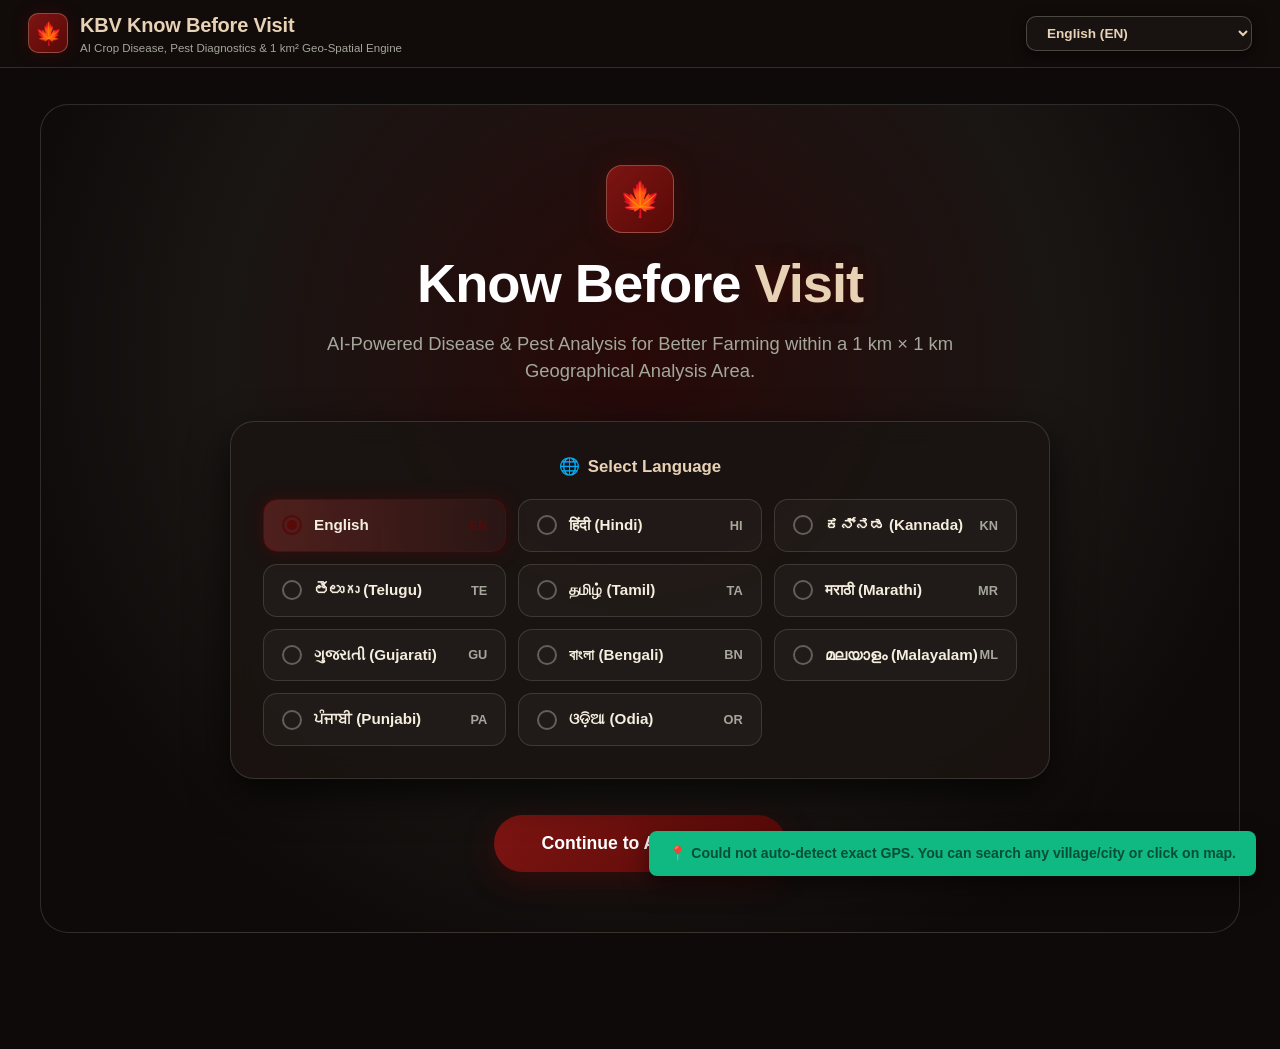
==== index.html @ 9749ca0c "first commit: AgroCloud AI Geo-Spatial Engine" ====
<!DOCTYPE html>
<html lang="en">

<head>
  <meta charset="UTF-8">
  <meta name="viewport" content="width=device-width, initial-scale=1.0">
  <title>KBV - Know Before Visit | AI Crop Disease, Pest & 1 km² Geo-Spatial Analysis</title>

  <!-- Leaflet CSS (Local offline first + CDN fallback) -->
  <link rel="stylesheet" href="css/leaflet.css" />
  <link rel="stylesheet" href="https://unpkg.com/leaflet@1.9.4/dist/leaflet.css" />

  <style>
    /* ==========================================================================
       KBV FULL-WIDTH RESPONSIVE WEBSITE DESIGN SYSTEM
       Rich Rustic Agro Palette:
       - #590907 (Deep Oxblood / Crimson)
       - #e8d2b5 (Warm Cream / Soft Sand)
       - #a5a79b (Sage / Olive-Tinted Slate)
       ========================================================================== */
    :root {
      --kbv-primary: #590907;
      --kbv-primary-hover: #75120f;
      --kbv-primary-glow: rgba(89, 9, 7, 0.45);
      --kbv-primary-gradient: linear-gradient(135deg, #7c1512 0%, #590907 100%);
      --kbv-cream: #e8d2b5;
      --kbv-sage: #a5a79b;

      --kbv-bg: #0e0a09;
      --kbv-surface: #181210;
      --kbv-surface-card: rgba(26, 20, 18, 0.94);
      --kbv-border: rgba(165, 167, 155, 0.22);
      --kbv-border-active: #590907;

      --kbv-red: #590907;
      --kbv-red-dark: #3f0605;
      --kbv-red-glow: rgba(89, 9, 7, 0.45);
      --kbv-red-gradient: linear-gradient(135deg, #7c1512 0%, #590907 100%);
      --kbv-emerald: #a5a79b;
      --kbv-emerald-glow: rgba(165, 167, 155, 0.35);
      --kbv-amber: #e8d2b5;

      --text-main: #f5eedf;
      --text-sub: #a5a79b;
      --text-accent: #e8d2b5;
    }

    * {
      box-sizing: border-box;
      margin: 0;
      padding: 0;
    }

    body {
      background-color: var(--kbv-bg);
      color: var(--text-main);
      font-family: -apple-system, BlinkMacSystemFont, "Segoe UI", Roboto, Helvetica, Arial, sans-serif;
      min-height: 100vh;
      overflow-x: hidden;
      line-height: 1.5;
    }

    /* Website Header & Navigation */
    header.kbv-web-header {
      background: rgba(18, 12, 11, 0.96);
      border-bottom: 1px solid var(--kbv-border);
      position: sticky;
      top: 0;
      z-index: 2000;
      backdrop-filter: blur(14px);
      padding: 0 28px;
      height: 68px;
      display: flex;
      align-items: center;
      justify-content: space-between;
    }

    .kbv-brand-group {
      display: flex;
      align-items: center;
      gap: 12px;
      cursor: pointer;
    }

    .kbv-web-logo {
      width: 40px;
      height: 40px;
      border-radius: 10px;
      background: var(--kbv-primary-gradient);
      display: flex;
      align-items: center;
      justify-content: center;
      font-size: 22px;
      box-shadow: 0 0 16px var(--kbv-primary-glow);
      border: 1px solid rgba(232, 210, 181, 0.3);
    }

    .kbv-brand-text {
      font-size: 1.25rem;
      font-weight: 800;
      letter-spacing: -0.01em;
      color: var(--kbv-cream);
    }

    .kbv-brand-tagline {
      font-size: 0.72rem;
      color: var(--kbv-sage);
    }

    .kbv-header-actions {
      display: flex;
      align-items: center;
      gap: 12px;
    }

    .kbv-lang-dropdown {
      background: rgba(26, 20, 18, 0.9);
      border: 1.5px solid rgba(165, 167, 155, 0.35);
      color: var(--kbv-cream);
      padding: 8px 16px;
      border-radius: 10px;
      font-size: 0.85rem;
      font-weight: 700;
      outline: none;
      cursor: pointer;
      box-shadow: 0 4px 14px rgba(0, 0, 0, 0.5);
      transition: all 0.2s ease;
    }

    .kbv-lang-dropdown:hover, .kbv-lang-dropdown:focus {
      border-color: var(--kbv-primary);
      box-shadow: 0 0 14px var(--kbv-primary-glow);
    }

    .kbv-lang-dropdown option {
      background: #181210;
      color: #f5eedf;
    }

    /* Main Website Page Content Container */
    main.kbv-main-container {
      max-width: 1240px;
      margin: 0 auto;
      padding: 36px 20px 80px 20px;
      width: 100%;
    }

    /* ==========================================================================
       PAGE 1: WELCOME & LANGUAGE SELECTION (HERO SECTION)
       ========================================================================== */
    #kbvScreen1 {
      animation: fadeIn 0.3s ease-out;
    }

    .kbv-hero-banner {
      background: radial-gradient(circle at 50% 30%, rgba(89, 9, 7, 0.35) 0%, rgba(165, 167, 155, 0.08) 50%, rgba(14, 10, 9, 0) 80%);
      border: 1px solid var(--kbv-border);
      border-radius: 28px;
      padding: 60px 40px;
      text-align: center;
      margin-bottom: 36px;
      position: relative;
      overflow: hidden;
    }

    .kbv-hero-logo-large {
      width: 68px;
      height: 68px;
      border-radius: 16px;
      background: var(--kbv-primary-gradient);
      display: flex;
      align-items: center;
      justify-content: center;
      font-size: 34px;
      margin: 0 auto 20px auto;
      box-shadow: 0 0 25px var(--kbv-primary-glow);
      border: 1px solid rgba(232, 210, 181, 0.3);
    }

    .kbv-hero-headline {
      font-size: 3.4rem;
      font-weight: 900;
      color: #ffffff;
      line-height: 1.15;
      margin-bottom: 14px;
      letter-spacing: -0.02em;
    }

    .kbv-hero-headline .kbv-highlight {
      color: var(--kbv-cream);
      text-shadow: 0 0 20px rgba(89, 9, 7, 0.6);
    }

    .kbv-hero-sub {
      font-size: 1.15rem;
      color: var(--text-sub);
      max-width: 650px;
      margin: 0 auto 36px auto;
    }

    /* Language Grid */
    .kbv-lang-grid-card {
      background: var(--kbv-surface-card);
      border: 1px solid var(--kbv-border);
      border-radius: 24px;
      padding: 32px;
      max-width: 820px;
      margin: 0 auto 36px auto;
      box-shadow: 0 15px 40px rgba(0, 0, 0, 0.7);
      backdrop-filter: blur(12px);
    }

    .kbv-lang-grid-title {
      font-size: 1.05rem;
      font-weight: 700;
      display: flex;
      align-items: center;
      justify-content: center;
      gap: 8px;
      margin-bottom: 20px;
      color: var(--kbv-cream);
    }

    .kbv-lang-grid {
      display: grid;
      grid-template-columns: repeat(auto-fit, minmax(220px, 1fr));
      gap: 12px;
    }

    .kbv-lang-option {
      display: flex;
      align-items: center;
      justify-content: space-between;
      padding: 14px 18px;
      border-radius: 14px;
      background: rgba(255, 255, 255, 0.03);
      border: 1.5px solid var(--kbv-border);
      cursor: pointer;
      transition: all 0.2s ease;
    }

    .kbv-lang-option-left {
      display: flex;
      align-items: center;
      gap: 12px;
    }

    .kbv-radio-circle {
      width: 20px;
      height: 20px;
      border-radius: 50%;
      border: 2px solid rgba(255, 255, 255, 0.3);
      display: flex;
      align-items: center;
      justify-content: center;
    }

    .kbv-radio-inner {
      width: 10px;
      height: 10px;
      border-radius: 50%;
      background: transparent;
      transition: all 0.2s;
    }

    .kbv-lang-option.active {
      background: linear-gradient(90deg, rgba(239, 68, 68, 0.25) 0%, rgba(239, 68, 68, 0.08) 100%);
      border-color: var(--kbv-red);
      box-shadow: 0 0 18px var(--kbv-red-glow);
    }

    .kbv-lang-option.active .kbv-radio-circle {
      border-color: var(--kbv-red);
    }

    .kbv-lang-option.active .kbv-radio-inner {
      background: var(--kbv-red);
    }

    .kbv-lang-name {
      font-size: 0.95rem;
      font-weight: 700;
    }

    .kbv-lang-code {
      font-size: 0.8rem;
      font-weight: 800;
      color: var(--text-sub);
    }

    .kbv-lang-option.active .kbv-lang-code {
      color: var(--kbv-red);
    }

    .kbv-btn-primary-large {
      padding: 18px 48px;
      border-radius: 9999px;
      background: var(--kbv-red-gradient);
      border: none;
      color: #ffffff;
      font-size: 1.1rem;
      font-weight: 800;
      cursor: pointer;
      display: inline-flex;
      align-items: center;
      gap: 10px;
      box-shadow: 0 8px 30px var(--kbv-red-glow);
      transition: all 0.2s ease;
    }

    .kbv-btn-primary-large:hover {
      transform: translateY(-2px);
      box-shadow: 0 12px 35px rgba(239, 68, 68, 0.55);
    }

    /* ==========================================================================
       PAGE 2: CHOOSE ANALYSIS
       ========================================================================== */
    .kbv-page-header {
      margin-bottom: 28px;
      display: flex;
      align-items: center;
      justify-content: space-between;
    }

    .kbv-page-title {
      font-size: 2rem;
      font-weight: 800;
      color: #ffffff;
    }

    .kbv-page-desc {
      font-size: 0.95rem;
      color: var(--text-sub);
      margin-top: 4px;
    }

    .kbv-analysis-grid {
      display: grid;
      grid-template-columns: repeat(auto-fit, minmax(340px, 1fr));
      gap: 22px;
    }

    .kbv-analysis-card {
      background: var(--kbv-surface-card);
      border: 1.5px solid var(--kbv-border);
      border-radius: 24px;
      padding: 28px;
      cursor: pointer;
      transition: all 0.25s ease;
      display: flex;
      flex-direction: column;
      justify-content: space-between;
      position: relative;
      overflow: hidden;
      min-height: 250px;
    }

    .kbv-analysis-card:hover {
      transform: translateY(-4px);
    }

    .kbv-analysis-card.disease-card {
      border-color: rgba(239, 68, 68, 0.5);
      box-shadow: 0 0 30px rgba(239, 68, 68, 0.15);
    }

    .kbv-analysis-card.disease-card:hover {
      border-color: var(--kbv-red);
      box-shadow: 0 0 40px rgba(239, 68, 68, 0.3);
    }

    .kbv-analysis-card.irrigation-card {
      border-color: rgba(59, 130, 246, 0.4);
      box-shadow: 0 0 30px rgba(59, 130, 246, 0.12);
    }

    .kbv-analysis-card.irrigation-card:hover {
      border-color: #60a5fa;
      box-shadow: 0 0 40px rgba(59, 130, 246, 0.3);
    }

    .kbv-analysis-card.produce-card {
      border-color: rgba(232, 210, 181, 0.35);
      box-shadow: 0 0 30px rgba(89, 9, 7, 0.25);
    }

    .kbv-analysis-card.produce-card:hover {
      border-color: var(--kbv-cream);
      box-shadow: 0 0 40px rgba(89, 9, 7, 0.45);
    }

    .kbv-analysis-card.geo-card {
      border-color: rgba(59, 130, 246, 0.4);
      box-shadow: 0 0 30px rgba(59, 130, 246, 0.12);
    }

    .kbv-analysis-card.geo-card:hover {
      border-color: #3b82f6;
      box-shadow: 0 0 40px rgba(59, 130, 246, 0.25);
    }

    .kbv-card-top {
      display: flex;
      justify-content: space-between;
      align-items: flex-start;
      margin-bottom: 20px;
    }

    .kbv-card-icon {
      width: 52px;
      height: 52px;
      border-radius: 14px;
      display: flex;
      align-items: center;
      justify-content: center;
      font-size: 26px;
    }

    .disease-card .kbv-card-icon {
      background: rgba(239, 68, 68, 0.2);
      border: 1px solid rgba(239, 68, 68, 0.4);
      color: var(--kbv-red);
    }

    .pest-card .kbv-card-icon {
      background: rgba(16, 185, 129, 0.2);
      border: 1px solid rgba(16, 185, 129, 0.4);
      color: #34d399;
    }

    .geo-card .kbv-card-icon {
      background: rgba(59, 130, 246, 0.2);
      border: 1px solid rgba(59, 130, 246, 0.4);
      color: #60a5fa;
    }

    .kbv-card-thumb-web {
      width: 90px;
      height: 90px;
      border-radius: 16px;
      object-fit: cover;
      border: 1px solid rgba(255, 255, 255, 0.15);
    }

    .kbv-card-title-web {
      font-size: 1.35rem;
      font-weight: 800;
      color: #ffffff;
      margin-bottom: 8px;
    }

    .kbv-card-desc-web {
      font-size: 0.88rem;
      color: var(--text-sub);
      line-height: 1.45;
      margin-bottom: 20px;
    }

    .kbv-card-footer-web {
      display: flex;
      align-items: center;
      justify-content: space-between;
      padding-top: 16px;
      border-top: 1px solid var(--kbv-border);
    }

    .kbv-card-action-text {
      font-size: 0.85rem;
      font-weight: 700;
      color: var(--kbv-red);
    }

    .kbv-circle-arrow-web {
      width: 36px;
      height: 36px;
      border-radius: 50%;
      background: var(--kbv-red-gradient);
      display: flex;
      align-items: center;
      justify-content: center;
      color: #ffffff;
      font-weight: bold;
      font-size: 16px;
      box-shadow: 0 0 14px var(--kbv-red-glow);
    }

    /* ==========================================================================
       PAGE 3: DISEASE ANALYSIS (UPLOAD & 1 KM² LOCATION)
       ========================================================================== */
    .kbv-web-stepper {
      display: flex;
      align-items: center;
      justify-content: center;
      gap: 16px;
      margin-bottom: 34px;
    }

    .kbv-web-step-pill {
      display: flex;
      align-items: center;
      gap: 8px;
      padding: 8px 18px;
      border-radius: 9999px;
      background: rgba(255, 255, 255, 0.04);
      border: 1px solid var(--kbv-border);
      font-size: 0.85rem;
      font-weight: 700;
      color: var(--text-sub);
    }

    .kbv-web-step-pill.active {
      background: var(--kbv-red-gradient);
      color: #ffffff;
      border-color: var(--kbv-red);
      box-shadow: 0 0 16px var(--kbv-red-glow);
    }

    .kbv-upload-layout-grid {
      display: grid;
      grid-template-columns: 1.1fr 1fr;
      gap: 28px;
    }

    @media (max-width: 860px) {
      .kbv-upload-layout-grid {
        grid-template-columns: 1fr;
      }
    }

    .kbv-upload-panel {
      background: var(--kbv-surface-card);
      border: 1.5px dashed rgba(239, 68, 68, 0.45);
      border-radius: 24px;
      padding: 30px;
      text-align: center;
      display: flex;
      flex-direction: column;
      align-items: center;
      justify-content: center;
    }

    .kbv-upload-img-preview {
      width: 100%;
      max-height: 250px;
      border-radius: 16px;
      object-fit: cover;
      margin-bottom: 16px;
      border: 1px solid rgba(239, 68, 68, 0.4);
    }

    .kbv-sample-chips-row {
      display: flex;
      flex-wrap: wrap;
      gap: 8px;
      margin-top: 14px;
      justify-content: center;
    }

    .kbv-sample-leaf {
      padding: 6px 12px;
      border-radius: 12px;
      background: rgba(255, 255, 255, 0.05);
      border: 1px solid var(--kbv-border);
      font-size: 0.78rem;
      color: var(--text-sub);
      cursor: pointer;
      transition: all 0.2s;
    }

    .kbv-sample-leaf.selected {
      border-color: var(--kbv-red);
      background: rgba(239, 68, 68, 0.2);
      color: #fca5a5;
    }

    .kbv-details-panel {
      background: var(--kbv-surface-card);
      border: 1px solid var(--kbv-border);
      border-radius: 24px;
      padding: 30px;
      display: flex;
      flex-direction: column;
      gap: 18px;
    }

    .kbv-input-group {
      display: flex;
      flex-direction: column;
      gap: 8px;
    }

    .kbv-input-label {
      font-size: 0.85rem;
      font-weight: 700;
      color: #ffffff;
    }

    .kbv-web-select {
      width: 100%;
      padding: 14px 18px;
      border-radius: 14px;
      background: rgba(14, 25, 18, 0.95);
      border: 1px solid rgba(255, 255, 255, 0.15);
      color: #ffffff;
      font-size: 0.92rem;
      outline: none;
    }

    .kbv-loc-detect-btn {
      width: 100%;
      padding: 14px 18px;
      border-radius: 14px;
      background: rgba(16, 185, 129, 0.12);
      border: 1.5px solid rgba(16, 185, 129, 0.4);
      color: var(--text-accent);
      font-size: 0.92rem;
      font-weight: 700;
      cursor: pointer;
      display: flex;
      align-items: center;
      justify-content: center;
      gap: 10px;
      transition: all 0.2s;
    }

    .kbv-loc-detect-btn:hover {
      background: rgba(16, 185, 129, 0.22);
      border-color: var(--kbv-emerald);
    }

    /* ==========================================================================
       PAGE 4: ANALYSIS RESULT & 1 KM² GEO-SPATIAL RISK MAP
       ========================================================================== */
    .kbv-result-top-grid {
      display: grid;
      grid-template-columns: 1fr 1.2fr;
      gap: 24px;
      margin-bottom: 28px;
    }

    @media (max-width: 900px) {
      .kbv-result-top-grid {
        grid-template-columns: 1fr;
      }
    }

    .kbv-disease-hero-card {
      background: var(--kbv-surface-card);
      border: 1.5px solid rgba(89, 9, 7, 0.6);
      border-radius: 24px;
      padding: 24px;
      box-shadow: 0 0 35px rgba(89, 9, 7, 0.25);
      display: flex;
      flex-direction: column;
      gap: 16px;
    }

    .kbv-disease-banner-inner {
      display: flex;
      gap: 18px;
      align-items: center;
    }

    .kbv-result-leaf-img {
      width: 110px;
      height: 110px;
      border-radius: 18px;
      object-fit: cover;
      border: 2px solid rgba(89, 9, 7, 0.7);
    }

    .kbv-crop-pill-web {
      background: rgba(89, 9, 7, 0.3);
      color: var(--kbv-cream);
      padding: 4px 10px;
      border-radius: 8px;
      font-size: 0.75rem;
      font-weight: 700;
      display: inline-block;
      margin-bottom: 6px;
      border: 1px solid rgba(89, 9, 7, 0.6);
    }

    .kbv-disease-headline {
      font-size: 1.6rem;
      font-weight: 900;
      color: var(--kbv-cream);
      margin-bottom: 6px;
    }

    .kbv-conf-track-web {
      width: 100%;
      height: 8px;
      background: rgba(165, 167, 155, 0.2);
      border-radius: 4px;
      overflow: hidden;
      margin-top: 4px;
    }

    .kbv-conf-fill-web {
      height: 100%;
      width: 94%;
      background: var(--kbv-primary-gradient);
      border-radius: 4px;
      transition: width 0.8s ease;
    }

    .kbv-metrics-row-web {
      display: grid;
      grid-template-columns: 1fr 1fr;
      gap: 14px;
    }

    .kbv-metric-box {
      background: rgba(255, 255, 255, 0.03);
      border: 1px solid var(--kbv-border);
      border-radius: 16px;
      padding: 14px;
      display: flex;
      align-items: center;
      gap: 12px;
    }

    .kbv-metric-badge-web {
      font-size: 0.9rem;
      font-weight: 800;
      padding: 4px 10px;
      border-radius: 8px;
      display: inline-block;
      margin-top: 4px;
    }

    .badge-high {
      background: rgba(89, 9, 7, 0.35);
      color: var(--kbv-cream);
      border: 1px solid var(--kbv-primary);
    }

    .badge-area {
      background: rgba(165, 167, 155, 0.2);
      color: var(--kbv-cream);
      border: 1px solid rgba(165, 167, 155, 0.4);
    }

    /* Actions & Description Card */
    .kbv-actions-card {
      background: var(--kbv-surface-card);
      border: 1px solid var(--kbv-border);
      border-radius: 24px;
      padding: 24px;
      display: flex;
      flex-direction: column;
      gap: 16px;
    }

    .kbv-action-list-web {
      list-style: none;
      display: flex;
      flex-direction: column;
      gap: 10px;
    }

    .kbv-action-item-web {
      display: flex;
      align-items: flex-start;
      gap: 10px;
      font-size: 0.88rem;
      color: #f5eedf;
      line-height: 1.45;
    }

    /* 1 km² Risk Map Container (Full Width on Website) */
    .kbv-map-card-web {
      background: var(--kbv-surface-card);
      border: 1.5px solid rgba(89, 9, 7, 0.55);
      border-radius: 24px;
      padding: 24px;
      margin-bottom: 28px;
      box-shadow: 0 0 35px rgba(89, 9, 7, 0.2);
    }

    .kbv-map-header-web {
      display: flex;
      align-items: center;
      justify-content: space-between;
      margin-bottom: 16px;
    }

    .kbv-map-title-web {
      font-size: 1.25rem;
      font-weight: 800;
      color: var(--kbv-cream);
      display: flex;
      align-items: center;
      gap: 8px;
    }

    .kbv-map-frame-web {
      width: 100%;
      height: 440px;
      border-radius: 18px;
      overflow: hidden;
      border: 1px solid rgba(165, 167, 155, 0.3);
    }

    .kbv-legend-bar-web {
      display: flex;
      align-items: center;
      justify-content: space-around;
      padding: 14px 20px 0 20px;
      margin-top: 14px;
      border-top: 1px solid var(--kbv-border);
    }

    .kbv-legend-pill {
      display: flex;
      align-items: center;
      gap: 8px;
      font-size: 0.82rem;
      color: var(--kbv-sage);
    }

    /* Integrated 1 km² Agronomic Intelligence Section */
    .kbv-agronomic-section {
      background: var(--kbv-surface-card);
      border: 1px solid var(--kbv-border);
      border-radius: 24px;
      padding: 30px;
      margin-bottom: 30px;
    }

    .kbv-agro-title {
      font-size: 1.35rem;
      font-weight: 800;
      color: var(--kbv-cream);
      margin-bottom: 6px;
    }

    .kbv-agro-sub {
      font-size: 0.88rem;
      color: var(--text-sub);
      margin-bottom: 24px;
    }

    .kbv-agro-grid-3 {
      display: grid;
      grid-template-columns: repeat(auto-fit, minmax(320px, 1fr));
      gap: 20px;
    }

    .kbv-agro-panel {
      background: rgba(18, 14, 12, 0.7);
      border: 1px solid var(--kbv-border);
      border-radius: 18px;
      padding: 20px;
    }

    .kbv-agro-panel-title {
      font-size: 0.95rem;
      font-weight: 700;
      color: var(--kbv-cream);
      margin-bottom: 12px;
      display: flex;
      align-items: center;
      gap: 8px;
    }

    .kbv-toast {
      position: fixed;
      bottom: 24px;
      right: 24px;
      background: rgba(15, 23, 42, 0.95);
      border: 1px solid var(--kbv-emerald);
      color: #f1f5f9;
      padding: 12px 22px;
      border-radius: 9999px;
      font-size: 0.85rem;
      font-weight: 600;
      box-shadow: 0 10px 30px rgba(0, 0, 0, 0.7);
      pointer-events: none;
      opacity: 0;
      transform: translateY(20px);
      transition: all 0.25s ease;
      z-index: 9999;
    }

    .kbv-toast.show {
      opacity: 1;
      transform: translateY(0);
    }

    /* Screen 3 & 4 Location Info, Search & Presets */
    .kbv-loc-card-wrapper {
      background: rgba(26, 20, 18, 0.85);
      border: 1px solid var(--kbv-border);
      border-radius: 16px;
      padding: 16px;
      margin-bottom: 16px;
    }

    .kbv-loc-badge-banner {
      background: linear-gradient(135deg, rgba(89, 9, 7, 0.35) 0%, rgba(24, 18, 16, 0.95) 100%);
      border: 1.5px solid rgba(232, 210, 181, 0.3);
      border-radius: 16px;
      padding: 14px 20px;
      margin-bottom: 24px;
      display: flex;
      justify-content: space-between;
      align-items: center;
      flex-wrap: wrap;
      gap: 12px;
      box-shadow: 0 4px 20px rgba(0, 0, 0, 0.4);
    }

    .kbv-preset-chip {
      background: rgba(165, 167, 155, 0.15);
      border: 1px solid rgba(165, 167, 155, 0.3);
      color: var(--kbv-cream);
      padding: 4px 10px;
      border-radius: 20px;
      font-size: 0.72rem;
      cursor: pointer;
      transition: all 0.2s ease;
    }
    .kbv-preset-chip:hover {
      background: var(--kbv-primary);
      border-color: var(--kbv-cream);
      color: #ffffff;
      transform: translateY(-1px);
    }

    .kbv-loc-search-input {
      width: 100%;
      background: rgba(14, 10, 9, 0.85);
      border: 1px solid var(--kbv-border);
      color: #f5eedf;
      padding: 10px 14px;
      border-radius: 10px;
      font-size: 0.82rem;
      outline: none;
      transition: border-color 0.2s;
    }
    .kbv-loc-search-input:focus {
      border-color: var(--kbv-cream);
      box-shadow: 0 0 10px rgba(232, 210, 181, 0.2);
    }

    .kbv-search-dropdown {
      position: absolute;
      top: 100%;
      left: 0;
      right: 0;
      background: #181210;
      border: 1px solid var(--kbv-border);
      border-radius: 10px;
      max-height: 220px;
      overflow-y: auto;
      z-index: 3000;
      box-shadow: 0 10px 25px rgba(0,0,0,0.8);
      margin-top: 4px;
    }
    .kbv-search-item {
      padding: 10px 14px;
      border-bottom: 1px solid rgba(255,255,255,0.06);
      cursor: pointer;
      font-size: 0.8rem;
      color: #e2e8f0;
      transition: background 0.15s;
    }
    .kbv-search-item:hover {
      background: rgba(89, 9, 7, 0.6);
      color: #f5eedf;
    }
  </style>
</head>

<body>

  <!-- Website Top Navigation Bar -->
  <header class="kbv-web-header">
    <div class="kbv-brand-group" onclick="window.kbvApp.goToScreen(1)">
      <div class="kbv-web-logo">🍁</div>
      <div>
        <div class="kbv-brand-text">KBV <span style="color:#e8d2b5; font-weight:900;" data-i18n="brand_sub">Know Before Visit</span></div>
        <div class="kbv-brand-tagline" data-i18n="brand_tagline">AI Crop Disease, Pest Diagnostics & 1 km² Geo-Spatial Engine</div>
      </div>
    </div>

    <!-- Header Actions (Language Selection) -->
    <div class="kbv-header-actions">
      <select class="kbv-lang-dropdown" id="kbvNavLangSelect">
        <option value="en" selected>English (EN)</option>
        <option value="hi">हिंदी - Hindi (HI)</option>
        <option value="kn">ಕನ್ನಡ - Kannada (KN)</option>
        <option value="te">తెలుగు - Telugu (TE)</option>
        <option value="ta">தமிழ் - Tamil (TA)</option>
        <option value="mr">मराठी - Marathi (MR)</option>
        <option value="gu">ગુજરાતી - Gujarati (GU)</option>
        <option value="bn">বাংলা - Bengali (BN)</option>
        <option value="ml">മലയാളം - Malayalam (ML)</option>
        <option value="pa">ਪੰਜਾਬੀ - Punjabi (PA)</option>
        <option value="or">ଓଡ଼ିଆ - Odia (OR)</option>
      </select>
    </div>
  </header>

  <!-- Main Website Container -->
  <main class="kbv-main-container">

    <!-- =====================================================================
         PAGE 1: WELCOME & LANGUAGE SELECTION (HERO SECTION)
         ===================================================================== -->
    <section id="kbvScreen1" style="display:block;">
      <div class="kbv-hero-banner">
        <div class="kbv-hero-logo-large">🍁</div>
        <h1 class="kbv-hero-headline" id="kbvHeroTitle">
          Know Before <span class="kbv-highlight">Visit</span>
        </h1>
        <p class="kbv-hero-sub" data-i18n="hero_desc">
          AI-Powered Disease & Pest Analysis for Better Farming within a 1 km × 1 km Geographical Analysis Area.
        </p>

        <!-- Language Selector Card -->
        <div class="kbv-lang-grid-card">
          <div class="kbv-lang-grid-title">
            <span>🌐</span>
            <span data-i18n="select_lang">Select Language</span>
          </div>

          <div class="kbv-lang-grid">
            <div class="kbv-lang-option active" data-lang="en">
              <div class="kbv-lang-option-left">
                <div class="kbv-radio-circle"><div class="kbv-radio-inner"></div></div>
                <span class="kbv-lang-name">English</span>
              </div>
              <span class="kbv-lang-code">EN</span>
            </div>

            <div class="kbv-lang-option" data-lang="hi">
              <div class="kbv-lang-option-left">
                <div class="kbv-radio-circle"><div class="kbv-radio-inner"></div></div>
                <span class="kbv-lang-name">हिंदी (Hindi)</span>
              </div>
              <span class="kbv-lang-code">HI</span>
            </div>

            <div class="kbv-lang-option" data-lang="kn">
              <div class="kbv-lang-option-left">
                <div class="kbv-radio-circle"><div class="kbv-radio-inner"></div></div>
                <span class="kbv-lang-name">ಕನ್ನಡ (Kannada)</span>
              </div>
              <span class="kbv-lang-code">KN</span>
            </div>

            <div class="kbv-lang-option" data-lang="te">
              <div class="kbv-lang-option-left">
                <div class="kbv-radio-circle"><div class="kbv-radio-inner"></div></div>
                <span class="kbv-lang-name">తెలుగు (Telugu)</span>
              </div>
              <span class="kbv-lang-code">TE</span>
            </div>

            <div class="kbv-lang-option" data-lang="ta">
              <div class="kbv-lang-option-left">
                <div class="kbv-radio-circle"><div class="kbv-radio-inner"></div></div>
                <span class="kbv-lang-name">தமிழ் (Tamil)</span>
              </div>
              <span class="kbv-lang-code">TA</span>
            </div>

            <div class="kbv-lang-option" data-lang="mr">
              <div class="kbv-lang-option-left">
                <div class="kbv-radio-circle"><div class="kbv-radio-inner"></div></div>
                <span class="kbv-lang-name">मराठी (Marathi)</span>
              </div>
              <span class="kbv-lang-code">MR</span>
            </div>

            <div class="kbv-lang-option" data-lang="gu">
              <div class="kbv-lang-option-left">
                <div class="kbv-radio-circle"><div class="kbv-radio-inner"></div></div>
                <span class="kbv-lang-name">ગુજરાતી (Gujarati)</span>
              </div>
              <span class="kbv-lang-code">GU</span>
            </div>

            <div class="kbv-lang-option" data-lang="bn">
              <div class="kbv-lang-option-left">
                <div class="kbv-radio-circle"><div class="kbv-radio-inner"></div></div>
                <span class="kbv-lang-name">বাংলা (Bengali)</span>
              </div>
              <span class="kbv-lang-code">BN</span>
            </div>

            <div class="kbv-lang-option" data-lang="ml">
              <div class="kbv-lang-option-left">
                <div class="kbv-radio-circle"><div class="kbv-radio-inner"></div></div>
                <span class="kbv-lang-name">മലയാളം (Malayalam)</span>
              </div>
              <span class="kbv-lang-code">ML</span>
            </div>

            <div class="kbv-lang-option" data-lang="pa">
              <div class="kbv-lang-option-left">
                <div class="kbv-radio-circle"><div class="kbv-radio-inner"></div></div>
                <span class="kbv-lang-name">ਪੰਜਾਬੀ (Punjabi)</span>
              </div>
              <span class="kbv-lang-code">PA</span>
            </div>

            <div class="kbv-lang-option" data-lang="or">
              <div class="kbv-lang-option-left">
                <div class="kbv-radio-circle"><div class="kbv-radio-inner"></div></div>
                <span class="kbv-lang-name">ଓଡ଼ିଆ (Odia)</span>
              </div>
              <span class="kbv-lang-code">OR</span>
            </div>
          </div>
        </div>

        <!-- Continue CTA -->
        <button class="kbv-btn-primary-large" id="kbvContinueBtn">
          <span data-i18n="continue_btn">Continue to Analysis →</span>
        </button>
      </div>
    </section>


    <!-- =====================================================================
         PAGE 2: CHOOSE ANALYSIS
         ===================================================================== -->
    <section id="kbvScreen2" style="display:none;">
      <div class="kbv-page-header">
        <div>
          <h2 class="kbv-page-title" data-i18n="choose_analysis">Choose Analysis</h2>
          <p class="kbv-page-desc" data-i18n="choose_sub">What would you like to inspect in your field?</p>
        </div>
        <button class="kbv-web-tab" onclick="window.kbvApp.goToScreen(1)" data-i18n="back_welcome">← Back to Welcome</button>
      </div>

      <div class="kbv-analysis-grid">
        <!-- Card 1: Disease Analysis -->
        <div class="kbv-analysis-card disease-card" id="kbvDiseaseCard">
          <div>
            <div class="kbv-card-top">
              <div class="kbv-card-icon">🐞</div>
              <img src="https://images.unsplash.com/photo-1592417817098-8f3d6910985c?auto=format&fit=crop&w=240&q=80"
                alt="Disease scan" class="kbv-card-thumb-web" />
            </div>
            <h3 class="kbv-card-title-web" data-i18n="disease_title">Disease Analysis</h3>
            <p class="kbv-card-desc-web" data-i18n="disease_desc">
              Detect crop fungal and bacterial diseases from leaf or plant photos with scientific AI confidence.
            </p>
          </div>
          <div class="kbv-card-footer-web">
            <span class="kbv-card-action-text" data-i18n="start_diagnosis">Start Diagnosis →</span>
            <div class="kbv-circle-arrow-web">→</div>
          </div>
        </div>

        <!-- Card 2: Smart Irrigation Plan (Replaced Pestegator) -->
        <div class="kbv-analysis-card irrigation-card" id="kbvIrrigationCard">
          <div>
            <div class="kbv-card-top">
              <div class="kbv-card-icon" style="background:rgba(59,130,246,0.2); border:1px solid rgba(59,130,246,0.4); color:#60a5fa;">💧</div>
              <img src="https://images.unsplash.com/photo-1563514227147-6d2ff665a6a0?auto=format&fit=crop&w=240&q=80"
                alt="Irrigation system" class="kbv-card-thumb-web" />
            </div>
            <h3 class="kbv-card-title-web" data-i18n="irrigation_plan_title">Smart Irrigation Plan</h3>
            <p class="kbv-card-desc-web" data-i18n="irrigation_plan_desc">
              Weather-driven 7-day FAO-56 irrigation schedule, daily crop water demand (ETc), and moisture threshold balance.
            </p>
          </div>
          <div class="kbv-card-footer-web">
            <span class="kbv-card-action-text" data-i18n="view_irrigation_btn" style="color:#60a5fa;">View Irrigation Plan →</span>
            <div class="kbv-circle-arrow-web" style="background:linear-gradient(135deg, #3b82f6, #1d4ed8);">→</div>
          </div>
        </div>

        <!-- Card 3: Top Crops & Estimated Produce -->
        <div class="kbv-analysis-card produce-card" id="kbvProduceCard">
          <div>
            <div class="kbv-card-top">
              <div class="kbv-card-icon" style="background:rgba(232,210,181,0.2); border:1px solid rgba(232,210,181,0.4); color:var(--kbv-cream);">⚖️</div>
              <img src="https://images.unsplash.com/photo-1500382017468-9049fed747ef?auto=format&fit=crop&w=240&q=80"
                alt="Crop yield harvest" class="kbv-card-thumb-web" />
            </div>
            <h3 class="kbv-card-title-web" data-i18n="produce_estimate_title">Top Crops & Estimated Produce</h3>
            <p class="kbv-card-desc-web" data-i18n="produce_estimate_desc">
              Calculate expected metric tonnes of produce per 1 km² (100 Hectares) and per hectare based on your exact field location.
            </p>
          </div>
          <div class="kbv-card-footer-web">
            <span class="kbv-card-action-text" data-i18n="view_produce_btn" style="color:var(--kbv-cream);">Calculate Produce →</span>
            <div class="kbv-circle-arrow-web" style="background:linear-gradient(135deg, #7c1512, #590907);">→</div>
          </div>
        </div>
      </div>
    </section>


    <!-- =====================================================================
         PAGE 3: DISEASE ANALYSIS (UPLOAD & 1 KM² LOCATION)
         ===================================================================== -->
    <section id="kbvScreen3" style="display:none;">
      <div class="kbv-page-header">
        <div>
          <h2 class="kbv-page-title" data-i18n="disease_title">Disease Analysis</h2>
          <p class="kbv-page-desc" data-i18n="screen3_desc">Upload a crop leaf photo and synchronize your 1 km² farm area for multi-module intelligence.</p>
        </div>
        <button class="kbv-web-tab" onclick="window.kbvApp.goToScreen(2)" data-i18n="back_options">← Back to Options</button>
      </div>

      <!-- Stepper Indicator -->
      <div class="kbv-web-stepper">
        <div class="kbv-web-step-pill active" data-i18n="step_upload">1. Upload Plant Photo</div>
        <span style="color:#64748b;">—</span>
        <div class="kbv-web-step-pill" data-i18n="step_details">2. Crop & Field Details</div>
        <span style="color:#64748b;">—</span>
        <div class="kbv-web-step-pill" data-i18n="step_analyze">3. Run AI Diagnostics</div>
      </div>

      <div class="kbv-upload-layout-grid">
        <!-- Left: Image Upload & Sample Leaves -->
        <div class="kbv-upload-panel">
          <img id="kbvUploadPreview" class="kbv-upload-img-preview"
            src="https://images.unsplash.com/photo-1592417817098-8f3d6910985c?auto=format&fit=crop&w=600&q=80"
            alt="Leaf Preview" />

          <input type="file" id="kbvFileInput" accept="image/*" style="display:none;" />
          <div style="display:flex; gap:12px; margin-bottom:18px;">
            <button class="kbv-btn-pill" id="kbvCameraBtn">
              <span data-i18n="camera_btn">📷 Camera</span>
            </button>
            <button class="kbv-btn-pill" id="kbvGalleryBtn">
              <span data-i18n="gallery_btn">🖼️ Gallery</span>
            </button>
          </div>

          <div style="font-size:0.8rem; color:var(--text-sub); margin-bottom:8px;" data-i18n="sample_chips_label">Or click a sample infected leaf:</div>
          <div class="kbv-sample-chips-row">
            <div class="kbv-sample-leaf selected" data-crop="tomato">🍅 Tomato Early Blight</div>
            <div class="kbv-sample-leaf" data-crop="rice">🌾 Rice Blast</div>
            <div class="kbv-sample-leaf" data-crop="wheat">🌾 Wheat Rust</div>
            <div class="kbv-sample-leaf" data-crop="maize">🌽 Maize Blight</div>
            <div class="kbv-sample-leaf" data-crop="cotton">☁️ Cotton Leaf Curl</div>
            <div class="kbv-sample-leaf" data-crop="soybean">🌱 Soybean Rust</div>
            <div class="kbv-sample-leaf" data-crop="onion">🧅 Onion Blotch</div>
            <div class="kbv-sample-leaf" data-crop="groundnut">🥜 Groundnut Tikka</div>
          </div>
        </div>

        <!-- Right: Crop Type, Stage, 1 km² Location & Analyze Button -->
        <div class="kbv-details-panel">
          <div class="kbv-input-group">
            <label class="kbv-input-label" data-i18n="crop_type_label">Crop Type *</label>
            <select class="kbv-web-select" id="kbvCropTypeSelect">
              <option value="tomato" selected>Tomato</option>
              <option value="rice">Rice (Paddy)</option>
              <option value="wheat">Wheat</option>
              <option value="maize">Maize (Corn)</option>
              <option value="cotton">Cotton</option>
              <option value="soybean">Soybean</option>
              <option value="onion">Onion</option>
              <option value="groundnut">Groundnut</option>
            </select>
          </div>

          <div class="kbv-input-group">
            <label class="kbv-input-label" data-i18n="growth_stage_label">Growth Stage *</label>
            <select class="kbv-web-select" id="kbvGrowthStageSelect">
              <option value="vegetative" selected>Vegetative (Leaf Growth)</option>
              <option value="flowering">Flowering / Tasseling</option>
              <option value="fruiting">Fruiting / Grain Fill</option>
              <option value="maturity">Ripening & Harvest Maturity</option>
            </select>
          </div>

          <div class="kbv-loc-card-wrapper">
            <div style="display:flex; justify-content:space-between; align-items:center; margin-bottom:10px;">
              <label class="kbv-input-label" style="margin-bottom:0;" data-i18n="location_label">Active 1 km² Farm Location</label>
              <span id="kbvLocStatusPill" style="font-size:0.7rem; background:rgba(89,9,7,0.4); color:var(--kbv-cream); padding:2px 8px; border-radius:6px; font-weight:700;">📍 Location Active</span>
            </div>

            <!-- Prominent Fetched Location Box -->
            <div style="background:rgba(0,0,0,0.35); border:1px solid rgba(165,167,155,0.25); border-radius:12px; padding:12px; margin-bottom:12px;">
              <div style="display:flex; align-items:flex-start; gap:8px;">
                <span style="font-size:20px; line-height:1;">📍</span>
                <div style="flex:1;">
                  <div id="kbvFetchedLocationName" style="font-size:0.95rem; font-weight:800; color:var(--kbv-cream); line-height:1.3;">Bengaluru Urban, Karnataka, India</div>
                  <div id="kbvFetchedCoords" style="font-size:0.75rem; color:var(--kbv-sage); margin-top:2px;">12.9571°N, 77.5325°E • 100 Hectares (247.1 Acres)</div>
                </div>
              </div>
            </div>

            <!-- GPS Detect Button -->
            <button class="kbv-loc-detect-btn" id="kbvUseLocationBtn" style="margin-bottom:10px;">
              <span data-i18n="use_curr_loc">🎯 Detect My Exact GPS</span>
            </button>

            <!-- Search Village, Taluk, or City -->
            <div style="position:relative; margin-bottom:10px;">
              <input type="text" id="kbvLocSearchInput" class="kbv-loc-search-input" placeholder="🔍 Search any Indian village, district or city..." autocomplete="off" />
              <div id="kbvLocSearchDropdown" class="kbv-search-dropdown" style="display:none;"></div>
            </div>

            <!-- Quick Region Preset Chips -->
            <div style="display:flex; flex-wrap:wrap; gap:6px; align-items:center;">
              <span style="font-size:0.7rem; color:var(--text-sub);">Quick Presets:</span>
              <button type="button" class="kbv-preset-chip" onclick="window.kbvApp.selectFarmLocation(12.5238, 76.8967, 'Mandya, Karnataka')">Mandya (KA)</button>
              <button type="button" class="kbv-preset-chip" onclick="window.kbvApp.selectFarmLocation(19.9975, 73.7898, 'Nashik, Maharashtra')">Nashik (MH)</button>
              <button type="button" class="kbv-preset-chip" onclick="window.kbvApp.selectFarmLocation(16.3067, 80.4365, 'Guntur, Andhra Pradesh')">Guntur (AP)</button>
              <button type="button" class="kbv-preset-chip" onclick="window.kbvApp.selectFarmLocation(30.9010, 75.8573, 'Ludhiana, Punjab')">Ludhiana (PB)</button>
              <button type="button" class="kbv-preset-chip" onclick="window.kbvApp.selectFarmLocation(25.3176, 82.9739, 'Varanasi, Uttar Pradesh')">Varanasi (UP)</button>
              <button type="button" class="kbv-preset-chip" onclick="window.kbvApp.selectFarmLocation(22.7196, 75.8577, 'Indore, Madhya Pradesh')">Indore (MP)</button>
            </div>
          </div>

          <button class="kbv-btn-primary-large" id="kbvAnalyzeBtn" style="width:100%; justify-content:center; margin-top:8px;">
            <span data-i18n="analyze_btn">Analyze Plant & 1 km² Area →</span>
          </button>
        </div>
      </div>
    </section>


    <!-- =====================================================================
         PAGE 4: ANALYSIS RESULT & 1 KM² GEO-SPATIAL RISK MAP
         ===================================================================== -->
    <section id="kbvScreen4" style="display:none;">
      <div class="kbv-page-header">
        <div>
          <h2 class="kbv-page-title" data-i18n="result_title">Disease Diagnostic & 1 km² Geo-Spatial Result</h2>
          <p class="kbv-page-desc" data-i18n="screen4_desc">AI diagnostic confidence profile, scientific IPM remedies, and 1 km² geodesic risk mapping.</p>
        </div>
        <div style="display:flex; gap:10px;">
          <button class="kbv-web-tab" id="kbvSaveReportBtn" style="border:1px solid rgba(255,255,255,0.2);">
            <span data-i18n="save_report_btn">📥 Save Diagnostic Report</span>
          </button>
          <button class="kbv-web-tab" onclick="window.kbvApp.goToScreen(3)" data-i18n="new_scan">← New Scan</button>
        </div>
      </div>

      <!-- Prominent Location Banner above Results -->
      <div class="kbv-loc-badge-banner" id="kbvScreen4LocBanner">
        <div style="display:flex; align-items:center; gap:12px;">
          <div style="font-size:26px;">📍</div>
          <div>
            <div style="font-size:0.72rem; color:var(--kbv-sage); font-weight:700; text-transform:uppercase; letter-spacing:0.04em;">Analyzed Farm Field Location</div>
            <div id="kbvScreen4LocationText" style="font-size:1.15rem; font-weight:800; color:var(--kbv-cream);">Bengaluru Urban, Karnataka, India</div>
          </div>
        </div>
        <div style="text-align:right;">
          <div id="kbvScreen4CoordsText" style="font-size:0.9rem; font-weight:700; color:#10b981;">12.9571°N, 77.5325°E</div>
          <div style="font-size:0.72rem; color:var(--text-sub);">1.00 km² Geodesic Area • 100 Hectares (247.1 Acres)</div>
        </div>
      </div>

      <!-- Top Row: Disease Diagnosis Banner & IPM Recommended Actions -->
      <div class="kbv-result-top-grid">
        <!-- Disease Diagnostic Card -->
        <div class="kbv-disease-hero-card">
          <div class="kbv-disease-banner-inner">
            <img id="kbvResultImage"
              src="https://images.unsplash.com/photo-1592417817098-8f3d6910985c?auto=format&fit=crop&w=600&q=80"
              alt="Disease leaf" class="kbv-result-leaf-img" />
            <div style="flex:1;">
              <span class="kbv-crop-pill-web" id="kbvResultCropBadge">Crop: Tomato</span>
              <div class="kbv-disease-headline" id="kbvResultDiseaseTitle">Early Blight</div>
              <div style="font-size:0.8rem; font-weight:700; color:var(--text-sub);" id="kbvResultConfidenceText">Confidence: 94%</div>
              <div class="kbv-conf-track-web">
                <div class="kbv-conf-fill-web" id="kbvResultConfidenceBar"></div>
              </div>
            </div>
          </div>

          <!-- Severity & Area -->
          <div class="kbv-metrics-row-web">
            <div class="kbv-metric-box">
              <span style="font-size:24px;">⚠️</span>
              <div>
                <div style="font-size:0.75rem; color:var(--text-sub);" data-i18n="severity_label">Severity</div>
                <span class="kbv-metric-badge-web badge-high" id="kbvSeverityBadge">High</span>
              </div>
            </div>

            <div class="kbv-metric-box">
              <span style="font-size:24px;">🌱</span>
              <div>
                <div style="font-size:0.75rem; color:var(--text-sub);" data-i18n="affected_area_label">Analysis Area</div>
                <span class="kbv-metric-badge-web badge-area" id="kbvAreaBadge">1.0 km²</span>
              </div>
            </div>
          </div>

          <!-- Description -->
          <div style="background:rgba(255,255,255,0.03); border:1px solid var(--kbv-border); border-radius:16px; padding:16px;">
            <div style="font-size:0.85rem; font-weight:700; color:#f1f5f9; margin-bottom:6px;" data-i18n="desc_label">Disease Description</div>
            <p style="font-size:0.82rem; color:var(--text-sub); line-height:1.5;" id="kbvResultDescription">
              Early blight is a fungal disease that causes brown spots with concentric rings on leaves, leading to early leaf drop and reduced yield.
            </p>
          </div>
        </div>

        <!-- Recommended Actions Card -->
        <div class="kbv-actions-card">
          <div style="font-size:1.1rem; font-weight:800; color:#ffffff; display:flex; align-items:center; gap:8px;">
            <span>🛡️</span>
            <span data-i18n="rec_actions_label">Recommended Actions & Scientific Remedies</span>
          </div>
          <ul class="kbv-action-list-web" id="kbvResultActionsList">
            <li class="kbv-action-item-web">
              <span style="color:#10b981; font-weight:bold; font-size:16px;">✓</span>
              <span>Remove and destroy infected leaves immediately to reduce fungal spore load.</span>
            </li>
            <li class="kbv-action-item-web">
              <span style="color:#10b981; font-weight:bold; font-size:16px;">✓</span>
              <span>Spray recommended protective fungicide: Mancozeb 75% WP @ 2.5 g/L or Azoxystrobin 18.2% + Difenoconazole 11.4% SC @ 1 ml/L.</span>
            </li>
            <li class="kbv-action-item-web">
              <span style="color:#10b981; font-weight:bold; font-size:16px;">✓</span>
              <span>Maintain 60cm × 45cm plant spacing to promote airflow and rapid canopy drying.</span>
            </li>
            <li class="kbv-action-item-web">
              <span style="color:#10b981; font-weight:bold; font-size:16px;">✓</span>
              <span>Avoid overhead sprinkler irrigation; strictly use drip irrigation to keep foliage dry.</span>
            </li>
          </ul>

          <div style="margin-top:auto; padding-top:14px;">
            <button class="kbv-btn-primary-large" id="kbvViewDetailedMapBtn" style="width:100%; justify-content:center; padding:14px;">
              <span data-i18n="view_map_btn">Explore 1 km² Crop Recommendations ↓</span>
            </button>
          </div>
        </div>
      </div>

      <!-- Middle Row: 1 km² Area Risk Map (Full Width on Website) -->
      <div class="kbv-map-card-web">
        <div class="kbv-map-header-web">
          <div class="kbv-map-title-web">
            <span>📍</span>
            <span data-i18n="risk_map_title">1 km² Area Risk Map & Geodesic Boundary (Your Exact Location)</span>
          </div>
          <div style="font-size:0.8rem; color:var(--text-accent);" data-i18n="area_badge_text">
            Area: 1.00 km² • 100 Hectares (247.1 Acres)
          </div>
        </div>

        <!-- Full-Size Interactive Leaflet Risk Map -->
        <div class="kbv-map-frame-web" id="kbvRiskMapContainer"></div>

        <!-- Concentric Risk Legend -->
        <div class="kbv-legend-bar-web">
          <div class="kbv-legend-pill">
            <div style="width:10px; height:10px; border-radius:50%; background:#ef4444;"></div>
            <span data-i18n="high_risk" id="kbvHighRiskLegend">High Risk Zone (32%)</span>
          </div>
          <div class="kbv-legend-pill">
            <div style="width:10px; height:10px; border-radius:50%; background:#f59e0b;"></div>
            <span data-i18n="mod_risk" id="kbvModRiskLegend">Moderate Risk Zone (45%)</span>
          </div>
          <div class="kbv-legend-pill">
            <div style="width:10px; height:10px; border-radius:50%; background:#10b981;"></div>
            <span data-i18n="low_risk" id="kbvLowRiskLegend">Low Risk Zone (23%)</span>
          </div>
        </div>
      </div>

      <!-- Bottom Section: Integrated 1 km² Crop Suitability & Irrigation (Directly on Page) -->
      <div class="kbv-agronomic-section" id="kbvAgronomicSection">
        <h3 class="kbv-agro-title" data-i18n="agro_title">Integrated 1 km² Crop Suitability & Weather-Driven Advisory</h3>
        <p class="kbv-agro-sub" data-i18n="agro_sub">
          Connecting your disease diagnosis to regional soil pedology (ISRIC SoilGrids), climate, and FAO-56 irrigation demands.
        </p>

        <div class="kbv-agro-grid-3">
          <!-- Top Crops -->
          <div class="kbv-agro-panel">
            <div class="kbv-agro-panel-title" data-i18n="panel_crops">🌿 Top Suitable Crops (Ranked by AHP Score)</div>
            <div id="cropSuitabilityContainer">
              <div style="font-size:0.82rem; color:var(--text-sub);">Loading regional crop rankings...</div>
            </div>
          </div>

          <!-- Soil & Weather Status -->
          <div class="kbv-agro-panel">
            <div class="kbv-agro-panel-title" data-i18n="panel_soil_weather">🧪 1 km² Soil & Micro-Climate Profile</div>
            <div style="font-size:0.82rem; color:#cbd5e1; line-height:1.7;">
              <div style="margin-bottom:8px; padding-bottom:6px; border-bottom:1px solid rgba(255,255,255,0.08);">
                <b style="color:var(--kbv-cream);">📍 <span data-i18n="field_loc_label">Field Location:</span></b>
                <span id="kbvSoilLocName" style="color:#a7f3d0; font-weight:700;">Bengaluru Urban, Karnataka</span>
              </div>
              <div><b data-i18n="soil_class_label">Soil Classification:</b> <span id="soilClassValue">Red Sandy Loam (Alfisols)</span></div>
              <div><b data-i18n="soil_ph_label">Soil pH (0-30cm):</b> <span id="soilPhValue">6.8 (Optimal Neutral)</span></div>
              <div><b data-i18n="soil_texture_label">Soil Texture:</b> <span id="soilTextureValue">Sandy Clay Loam (Well Drained)</span></div>
              <div><b data-i18n="temp_label">Temperature:</b> <span id="weatherTempValue">27.5°C</span></div>
              <div><b data-i18n="elev_slope_label">Elevation / Slope:</b> <span id="terrainElevValue">920m</span> (<span id="terrainSlopeValue">1.8%</span>)</div>
            </div>
          </div>

          <!-- 7-Day Irrigation Schedule -->
          <div class="kbv-agro-panel">
            <div class="kbv-agro-panel-title" data-i18n="panel_irrigation">💧 FAO-56 Weather-Driven Irrigation</div>
            <div id="integratedModulesContainer">
              <div style="font-size:0.82rem; color:var(--text-sub);">Loading 7-day soil water balance...</div>
            </div>
          </div>
        </div>
      </div>
    </section>

  </main>

  <!-- Global Toast -->
  <div class="kbv-toast" id="kbvToast">📍 Location Synchronized</div>

  <!-- Leaflet Scripts (Local offline first + CDN fallback) -->
  <script src="js/leaflet.js"></script>
  <script src="https://unpkg.com/leaflet@1.9.4/dist/leaflet.js"></script>

  <!-- Application Modules -->
  <script src="js/api.js"></script>
  <script src="js/map.js"></script>
  <script src="js/suitability.js"></script>
  <script src="js/modules.js"></script>
  <script src="js/app.js"></script>
  <script src="js/kbv_ui.js"></script>

  <!-- Bootstrap -->
  <script>
    function startWebsite() {
      console.log("Starting KBV Website...");

      // 1. Initialize KBV UI immediately
      try {
        window.kbvApp = new window.KBVApp();
        window.kbvApp.init();
      } catch (err) {
        console.error("KBV init error:", err);
      }

      // 2. Initialize AgroCloud engine in background
      try {
        window.app = new window.AgroCloudApp();
        window.app.init().catch(e => console.warn("Background engine notice:", e));
      } catch (err) {
        console.warn("AgroCloudApp notice:", err);
      }
    }

    if (document.readyState === "loading") {
      document.addEventListener("DOMContentLoaded", startWebsite);
    } else {
      startWebsite();
    }
  </script>

</body>

</html>
---- css/leaflet.css ----
/* required styles */

.leaflet-pane,
.leaflet-tile,
.leaflet-marker-icon,
.leaflet-marker-shadow,
.leaflet-tile-container,
.leaflet-pane > svg,
.leaflet-pane > canvas,
.leaflet-zoom-box,
.leaflet-image-layer,
.leaflet-layer {
	position: absolute;
	left: 0;
	top: 0;
	}
.leaflet-container {
	overflow: hidden;
	}
.leaflet-tile,
.leaflet-marker-icon,
.leaflet-marker-shadow {
	-webkit-user-select: none;
	   -moz-user-select: none;
	        user-select: none;
	  -webkit-user-drag: none;
	}
/* Prevents IE11 from highlighting tiles in blue */
.leaflet-tile::selection {
	background: transparent;
}
/* Safari renders non-retina tile on retina better with this, but Chrome is worse */
.leaflet-safari .leaflet-tile {
	image-rendering: -webkit-optimize-contrast;
	}
/* hack that prevents hw layers "stretching" when loading new tiles */
.leaflet-safari .leaflet-tile-container {
	width: 1600px;
	height: 1600px;
	-webkit-transform-origin: 0 0;
	}
.leaflet-marker-icon,
.leaflet-marker-shadow {
	display: block;
	}
/* .leaflet-container svg: reset svg max-width decleration shipped in Joomla! (joomla.org) 3.x */
/* .leaflet-container img: map is broken in FF if you have max-width: 100% on tiles */
.leaflet-container .leaflet-overlay-pane svg {
	max-width: none !important;
	max-height: none !important;
	}
.leaflet-container .leaflet-marker-pane img,
.leaflet-container .leaflet-shadow-pane img,
.leaflet-container .leaflet-tile-pane img,
.leaflet-container img.leaflet-image-layer,
.leaflet-container .leaflet-tile {
	max-width: none !important;
	max-height: none !important;
	width: auto;
	padding: 0;
	}

.leaflet-container img.leaflet-tile {
	/* See: https://bugs.chromium.org/p/chromium/issues/detail?id=600120 */
	mix-blend-mode: plus-lighter;
}

.leaflet-container.leaflet-touch-zoom {
	-ms-touch-action: pan-x pan-y;
	touch-action: pan-x pan-y;
	}
.leaflet-container.leaflet-touch-drag {
	-ms-touch-action: pinch-zoom;
	/* Fallback for FF which doesn't support pinch-zoom */
	touch-action: none;
	touch-action: pinch-zoom;
}
.leaflet-container.leaflet-touch-drag.leaflet-touch-zoom {
	-ms-touch-action: none;
	touch-action: none;
}
.leaflet-container {
	-webkit-tap-highlight-color: transparent;
}
.leaflet-container a {
	-webkit-tap-highlight-color: rgba(51, 181, 229, 0.4);
}
.leaflet-tile {
	filter: inherit;
	visibility: hidden;
	}
.leaflet-tile-loaded {
	visibility: inherit;
	}
.leaflet-zoom-box {
	width: 0;
	height: 0;
	-moz-box-sizing: border-box;
	     box-sizing: border-box;
	z-index: 800;
	}
/* workaround for https://bugzilla.mozilla.org/show_bug.cgi?id=888319 */
.leaflet-overlay-pane svg {
	-moz-user-select: none;
	}

.leaflet-pane         { z-index: 400; }

.leaflet-tile-pane    { z-index: 200; }
.leaflet-overlay-pane { z-index: 400; }
.leaflet-shadow-pane  { z-index: 500; }
.leaflet-marker-pane  { z-index: 600; }
.leaflet-tooltip-pane   { z-index: 650; }
.leaflet-popup-pane   { z-index: 700; }

.leaflet-map-pane canvas { z-index: 100; }
.leaflet-map-pane svg    { z-index: 200; }

.leaflet-vml-shape {
	width: 1px;
	height: 1px;
	}
.lvml {
	behavior: url(#default#VML);
	display: inline-block;
	position: absolute;
	}


/* control positioning */

.leaflet-control {
	position: relative;
	z-index: 800;
	pointer-events: visiblePainted; /* IE 9-10 doesn't have auto */
	pointer-events: auto;
	}
.leaflet-top,
.leaflet-bottom {
	position: absolute;
	z-index: 1000;
	pointer-events: none;
	}
.leaflet-top {
	top: 0;
	}
.leaflet-right {
	right: 0;
	}
.leaflet-bottom {
	bottom: 0;
	}
.leaflet-left {
	left: 0;
	}
.leaflet-control {
	float: left;
	clear: both;
	}
.leaflet-right .leaflet-control {
	float: right;
	}
.leaflet-top .leaflet-control {
	margin-top: 10px;
	}
.leaflet-bottom .leaflet-control {
	margin-bottom: 10px;
	}
.leaflet-left .leaflet-control {
	margin-left: 10px;
	}
.leaflet-right .leaflet-control {
	margin-right: 10px;
	}


/* zoom and fade animations */

.leaflet-fade-anim .leaflet-popup {
	opacity: 0;
	-webkit-transition: opacity 0.2s linear;
	   -moz-transition: opacity 0.2s linear;
	        transition: opacity 0.2s linear;
	}
.leaflet-fade-anim .leaflet-map-pane .leaflet-popup {
	opacity: 1;
	}
.leaflet-zoom-animated {
	-webkit-transform-origin: 0 0;
	    -ms-transform-origin: 0 0;
	        transform-origin: 0 0;
	}
svg.leaflet-zoom-animated {
	will-change: transform;
}

.leaflet-zoom-anim .leaflet-zoom-animated {
	-webkit-transition: -webkit-transform 0.25s cubic-bezier(0,0,0.25,1);
	   -moz-transition:    -moz-transform 0.25s cubic-bezier(0,0,0.25,1);
	        transition:         transform 0.25s cubic-bezier(0,0,0.25,1);
	}
.leaflet-zoom-anim .leaflet-tile,
.leaflet-pan-anim .leaflet-tile {
	-webkit-transition: none;
	   -moz-transition: none;
	        transition: none;
	}

.leaflet-zoom-anim .leaflet-zoom-hide {
	visibility: hidden;
	}


/* cursors */

.leaflet-interactive {
	cursor: pointer;
	}
.leaflet-grab {
	cursor: -webkit-grab;
	cursor:    -moz-grab;
	cursor:         grab;
	}
.leaflet-crosshair,
.leaflet-crosshair .leaflet-interactive {
	cursor: crosshair;
	}
.leaflet-popup-pane,
.leaflet-control {
	cursor: auto;
	}
.leaflet-dragging .leaflet-grab,
.leaflet-dragging .leaflet-grab .leaflet-interactive,
.leaflet-dragging .leaflet-marker-draggable {
	cursor: move;
	cursor: -webkit-grabbing;
	cursor:    -moz-grabbing;
	cursor:         grabbing;
	}

/* marker & overlays interactivity */
.leaflet-marker-icon,
.leaflet-marker-shadow,
.leaflet-image-layer,
.leaflet-pane > svg path,
.leaflet-tile-container {
	pointer-events: none;
	}

.leaflet-marker-icon.leaflet-interactive,
.leaflet-image-layer.leaflet-interactive,
.leaflet-pane > svg path.leaflet-interactive,
svg.leaflet-image-layer.leaflet-interactive path {
	pointer-events: visiblePainted; /* IE 9-10 doesn't have auto */
	pointer-events: auto;
	}

/* visual tweaks */

.leaflet-container {
	background: #ddd;
	outline-offset: 1px;
	}
.leaflet-container a {
	color: #0078A8;
	}
.leaflet-zoom-box {
	border: 2px dotted #38f;
	background: rgba(255,255,255,0.5);
	}


/* general typography */
.leaflet-container {
	font-family: "Helvetica Neue", Arial, Helvetica, sans-serif;
	font-size: 12px;
	font-size: 0.75rem;
	line-height: 1.5;
	}


/* general toolbar styles */

.leaflet-bar {
	box-shadow: 0 1px 5px rgba(0,0,0,0.65);
	border-radius: 4px;
	}
.leaflet-bar a {
	background-color: #fff;
	border-bottom: 1px solid #ccc;
	width: 26px;
	height: 26px;
	line-height: 26px;
	display: block;
	text-align: center;
	text-decoration: none;
	color: black;
	}
.leaflet-bar a,
.leaflet-control-layers-toggle {
	background-position: 50% 50%;
	background-repeat: no-repeat;
	display: block;
	}
.leaflet-bar a:hover,
.leaflet-bar a:focus {
	background-color: #f4f4f4;
	}
.leaflet-bar a:first-child {
	border-top-left-radius: 4px;
	border-top-right-radius: 4px;
	}
.leaflet-bar a:last-child {
	border-bottom-left-radius: 4px;
	border-bottom-right-radius: 4px;
	border-bottom: none;
	}
.leaflet-bar a.leaflet-disabled {
	cursor: default;
	background-color: #f4f4f4;
	color: #bbb;
	}

.leaflet-touch .leaflet-bar a {
	width: 30px;
	height: 30px;
	line-height: 30px;
	}
.leaflet-touch .leaflet-bar a:first-child {
	border-top-left-radius: 2px;
	border-top-right-radius: 2px;
	}
.leaflet-touch .leaflet-bar a:last-child {
	border-bottom-left-radius: 2px;
	border-bottom-right-radius: 2px;
	}

/* zoom control */

.leaflet-control-zoom-in,
.leaflet-control-zoom-out {
	font: bold 18px 'Lucida Console', Monaco, monospace;
	text-indent: 1px;
	}

.leaflet-touch .leaflet-control-zoom-in, .leaflet-touch .leaflet-control-zoom-out  {
	font-size: 22px;
	}


/* layers control */

.leaflet-control-layers {
	box-shadow: 0 1px 5px rgba(0,0,0,0.4);
	background: #fff;
	border-radius: 5px;
	}
.leaflet-control-layers-toggle {
	background-image: url(images/layers.png);
	width: 36px;
	height: 36px;
	}
.leaflet-retina .leaflet-control-layers-toggle {
	background-image: url(images/layers-2x.png);
	background-size: 26px 26px;
	}
.leaflet-touch .leaflet-control-layers-toggle {
	width: 44px;
	height: 44px;
	}
.leaflet-control-layers .leaflet-control-layers-list,
.leaflet-control-layers-expanded .leaflet-control-layers-toggle {
	display: none;
	}
.leaflet-control-layers-expanded .leaflet-control-layers-list {
	display: block;
	position: relative;
	}
.leaflet-control-layers-expanded {
	padding: 6px 10px 6px 6px;
	color: #333;
	background: #fff;
	}
.leaflet-control-layers-scrollbar {
	overflow-y: scroll;
	overflow-x: hidden;
	padding-right: 5px;
	}
.leaflet-control-layers-selector {
	margin-top: 2px;
	position: relative;
	top: 1px;
	}
.leaflet-control-layers label {
	display: block;
	font-size: 13px;
	font-size: 1.08333em;
	}
.leaflet-control-layers-separator {
	height: 0;
	border-top: 1px solid #ddd;
	margin: 5px -10px 5px -6px;
	}

/* Default icon URLs */
.leaflet-default-icon-path { /* used only in path-guessing heuristic, see L.Icon.Default */
	background-image: url(images/marker-icon.png);
	}


/* attribution and scale controls */

.leaflet-container .leaflet-control-attribution {
	background: #fff;
	background: rgba(255, 255, 255, 0.8);
	margin: 0;
	}
.leaflet-control-attribution,
.leaflet-control-scale-line {
	padding: 0 5px;
	color: #333;
	line-height: 1.4;
	}
.leaflet-control-attribution a {
	text-decoration: none;
	}
.leaflet-control-attribution a:hover,
.leaflet-control-attribution a:focus {
	text-decoration: underline;
	}
.leaflet-attribution-flag {
	display: inline !important;
	vertical-align: baseline !important;
	width: 1em;
	height: 0.6669em;
	}
.leaflet-left .leaflet-control-scale {
	margin-left: 5px;
	}
.leaflet-bottom .leaflet-control-scale {
	margin-bottom: 5px;
	}
.leaflet-control-scale-line {
	border: 2px solid #777;
	border-top: none;
	line-height: 1.1;
	padding: 2px 5px 1px;
	white-space: nowrap;
	-moz-box-sizing: border-box;
	     box-sizing: border-box;
	background: rgba(255, 255, 255, 0.8);
	text-shadow: 1px 1px #fff;
	}
.leaflet-control-scale-line:not(:first-child) {
	border-top: 2px solid #777;
	border-bottom: none;
	margin-top: -2px;
	}
.leaflet-control-scale-line:not(:first-child):not(:last-child) {
	border-bottom: 2px solid #777;
	}

.leaflet-touch .leaflet-control-attribution,
.leaflet-touch .leaflet-control-layers,
.leaflet-touch .leaflet-bar {
	box-shadow: none;
	}
.leaflet-touch .leaflet-control-layers,
.leaflet-touch .leaflet-bar {
	border: 2px solid rgba(0,0,0,0.2);
	background-clip: padding-box;
	}


/* popup */

.leaflet-popup {
	position: absolute;
	text-align: center;
	margin-bottom: 20px;
	}
.leaflet-popup-content-wrapper {
	padding: 1px;
	text-align: left;
	border-radius: 12px;
	}
.leaflet-popup-content {
	margin: 13px 24px 13px 20px;
	line-height: 1.3;
	font-size: 13px;
	font-size: 1.08333em;
	min-height: 1px;
	}
.leaflet-popup-content p {
	margin: 17px 0;
	margin: 1.3em 0;
	}
.leaflet-popup-tip-container {
	width: 40px;
	height: 20px;
	position: absolute;
	left: 50%;
	margin-top: -1px;
	margin-left: -20px;
	overflow: hidden;
	pointer-events: none;
	}
.leaflet-popup-tip {
	width: 17px;
	height: 17px;
	padding: 1px;

	margin: -10px auto 0;
	pointer-events: auto;

	-webkit-transform: rotate(45deg);
	   -moz-transform: rotate(45deg);
	    -ms-transform: rotate(45deg);
	        transform: rotate(45deg);
	}
.leaflet-popup-content-wrapper,
.leaflet-popup-tip {
	background: white;
	color: #333;
	box-shadow: 0 3px 14px rgba(0,0,0,0.4);
	}
.leaflet-container a.leaflet-popup-close-button {
	position: absolute;
	top: 0;
	right: 0;
	border: none;
	text-align: center;
	width: 24px;
	height: 24px;
	font: 16px/24px Tahoma, Verdana, sans-serif;
	color: #757575;
	text-decoration: none;
	background: transparent;
	}
.leaflet-container a.leaflet-popup-close-button:hover,
.leaflet-container a.leaflet-popup-close-button:focus {
	color: #585858;
	}
.leaflet-popup-scrolled {
	overflow: auto;
	}

.leaflet-oldie .leaflet-popup-content-wrapper {
	-ms-zoom: 1;
	}
.leaflet-oldie .leaflet-popup-tip {
	width: 24px;
	margin: 0 auto;

	-ms-filter: "progid:DXImageTransform.Microsoft.Matrix(M11=0.70710678, M12=0.70710678, M21=-0.70710678, M22=0.70710678)";
	filter: progid:DXImageTransform.Microsoft.Matrix(M11=0.70710678, M12=0.70710678, M21=-0.70710678, M22=0.70710678);
	}

.leaflet-oldie .leaflet-control-zoom,
.leaflet-oldie .leaflet-control-layers,
.leaflet-oldie .leaflet-popup-content-wrapper,
.leaflet-oldie .leaflet-popup-tip {
	border: 1px solid #999;
	}


/* div icon */

.leaflet-div-icon {
	background: #fff;
	border: 1px solid #666;
	}


/* Tooltip */
/* Base styles for the element that has a tooltip */
.leaflet-tooltip {
	position: absolute;
	padding: 6px;
	background-color: #fff;
	border: 1px solid #fff;
	border-radius: 3px;
	color: #222;
	white-space: nowrap;
	-webkit-user-select: none;
	-moz-user-select: none;
	-ms-user-select: none;
	user-select: none;
	pointer-events: none;
	box-shadow: 0 1px 3px rgba(0,0,0,0.4);
	}
.leaflet-tooltip.leaflet-interactive {
	cursor: pointer;
	pointer-events: auto;
	}
.leaflet-tooltip-top:before,
.leaflet-tooltip-bottom:before,
.leaflet-tooltip-left:before,
.leaflet-tooltip-right:before {
	position: absolute;
	pointer-events: none;
	border: 6px solid transparent;
	background: transparent;
	content: "";
	}

/* Directions */

.leaflet-tooltip-bottom {
	margin-top: 6px;
}
.leaflet-tooltip-top {
	margin-top: -6px;
}
.leaflet-tooltip-bottom:before,
.leaflet-tooltip-top:before {
	left: 50%;
	margin-left: -6px;
	}
.leaflet-tooltip-top:before {
	bottom: 0;
	margin-bottom: -12px;
	border-top-color: #fff;
	}
.leaflet-tooltip-bottom:before {
	top: 0;
	margin-top: -12px;
	margin-left: -6px;
	border-bottom-color: #fff;
	}
.leaflet-tooltip-left {
	margin-left: -6px;
}
.leaflet-tooltip-right {
	margin-left: 6px;
}
.leaflet-tooltip-left:before,
.leaflet-tooltip-right:before {
	top: 50%;
	margin-top: -6px;
	}
.leaflet-tooltip-left:before {
	right: 0;
	margin-right: -12px;
	border-left-color: #fff;
	}
.leaflet-tooltip-right:before {
	left: 0;
	margin-left: -12px;
	border-right-color: #fff;
	}

/* Printing */

@media print {
	/* Prevent printers from removing background-images of controls. */
	.leaflet-control {
		-webkit-print-color-adjust: exact;
		print-color-adjust: exact;
		}
	}
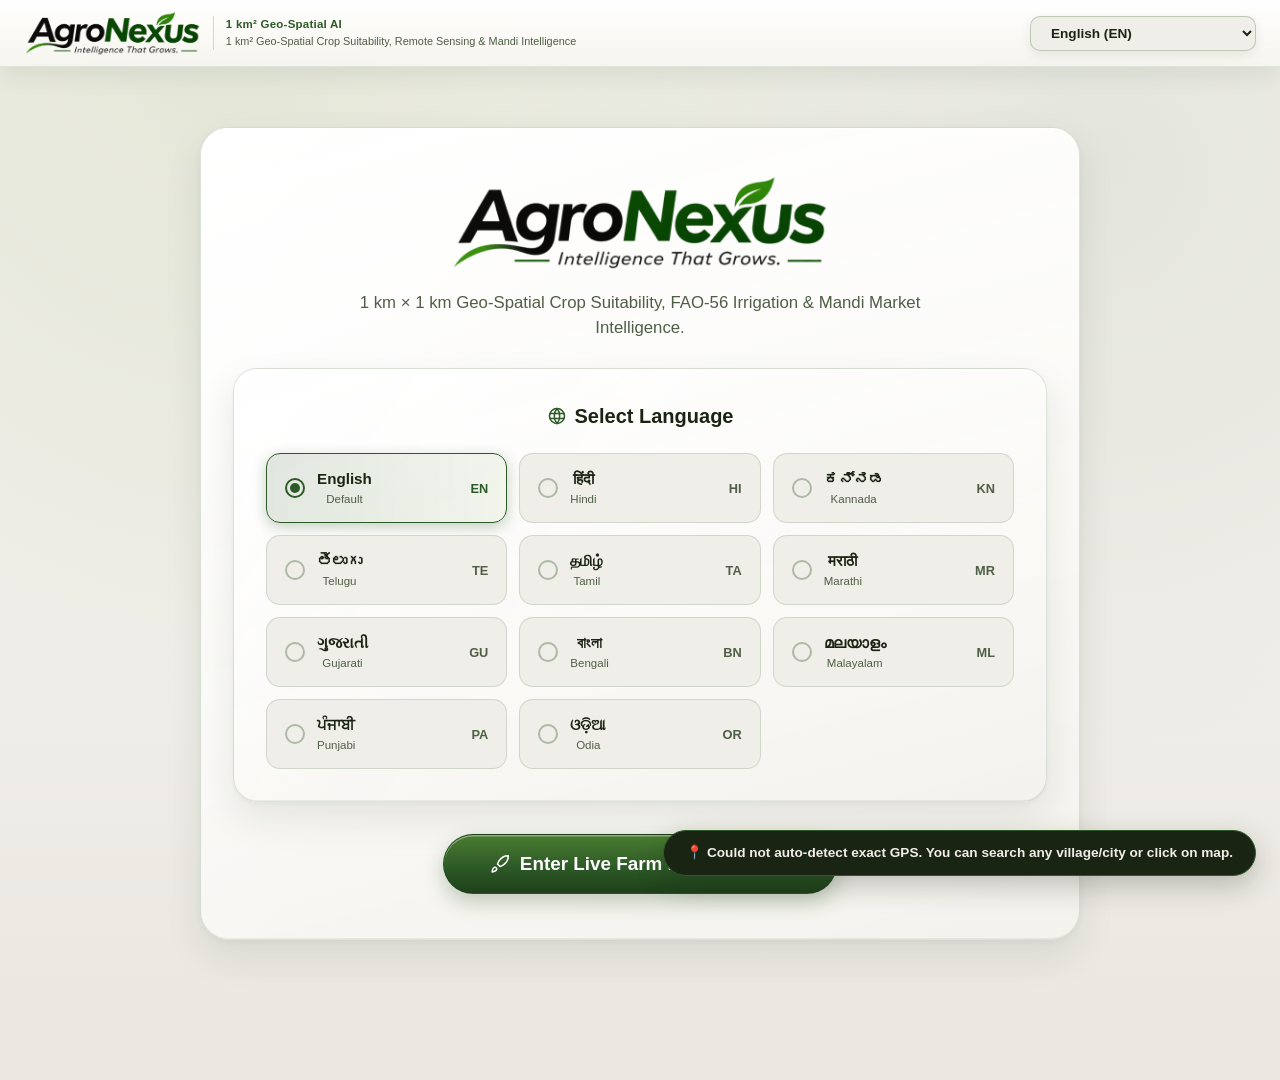
==== commit d3f54671: "feat: AgroNexus UI redesign, Pantone 2026 palette, botanical icons, irrigation & multilingual Mandi " ====
--- a/index.html
+++ b/index.html
@@ -4,7 +4,8 @@
 <head>
   <meta charset="UTF-8">
   <meta name="viewport" content="width=device-width, initial-scale=1.0">
-  <title>KBV - Know Before Visit | AI Crop Disease, Pest & 1 km² Geo-Spatial Analysis</title>
+  <title>AgroNexus — Intelligence That Grows. | 1 km² Geo-Spatial Crop, Irrigation & Mandi Intelligence</title>
+  <link rel="icon" type="image/png" href="assets/agronexus_logo.png?v=3.2" />
 
   <!-- Leaflet CSS (Local offline first + CDN fallback) -->
   <link rel="stylesheet" href="css/leaflet.css" />
@@ -13,36 +14,40 @@
   <style>
     /* ==========================================================================
        KBV FULL-WIDTH RESPONSIVE WEBSITE DESIGN SYSTEM
-       Rich Rustic Agro Palette:
-       - #590907 (Deep Oxblood / Crimson)
-       - #e8d2b5 (Warm Cream / Soft Sand)
-       - #a5a79b (Sage / Olive-Tinted Slate)
+       Pantone® Color of the Year 2026 (60:30:10 Glossy Porcelain & Botanical):
+       - 60% PANTONE 11-4201 TCX Cloud Dancer (#F0EEE9)
+       - 30% PANTONE 11-0601 TCX Bright White (#FFFFFF) Glossy Surfaces
+       - 10% PANTONE 18-0430 TCX Calliste Forest (#2D5A27) & Greenery (#5E882A)
        ========================================================================== */
     :root {
-      --kbv-primary: #590907;
-      --kbv-primary-hover: #75120f;
-      --kbv-primary-glow: rgba(89, 9, 7, 0.45);
-      --kbv-primary-gradient: linear-gradient(135deg, #7c1512 0%, #590907 100%);
-      --kbv-cream: #e8d2b5;
-      --kbv-sage: #a5a79b;
-
-      --kbv-bg: #0e0a09;
-      --kbv-surface: #181210;
-      --kbv-surface-card: rgba(26, 20, 18, 0.94);
-      --kbv-border: rgba(165, 167, 155, 0.22);
-      --kbv-border-active: #590907;
-
-      --kbv-red: #590907;
-      --kbv-red-dark: #3f0605;
-      --kbv-red-glow: rgba(89, 9, 7, 0.45);
-      --kbv-red-gradient: linear-gradient(135deg, #7c1512 0%, #590907 100%);
-      --kbv-emerald: #a5a79b;
-      --kbv-emerald-glow: rgba(165, 167, 155, 0.35);
-      --kbv-amber: #e8d2b5;
-
-      --text-main: #f5eedf;
-      --text-sub: #a5a79b;
-      --text-accent: #e8d2b5;
+      --kbv-primary: #2D5A27;
+      --kbv-primary-hover: #3B7333;
+      --kbv-primary-glow: rgba(45, 90, 39, 0.28);
+      --kbv-primary-gradient: linear-gradient(180deg, #4b7d31 0%, #2d5a27 55%, #1e3f1a 100%);
+      --kbv-cream: #1A2412;
+      --kbv-sage: #4F5E46;
+      --kbv-accent: #2D5A27;
+      --kbv-well-bg: #F0EEE9;
+
+      --kbv-bg: #F0EEE9;
+      --kbv-surface: #FFFFFF;
+      --kbv-surface-card: #FFFFFF;
+      --bg-surface-elevated: #F0EEE9;
+      --border-color: rgba(45, 90, 39, 0.16);
+      --kbv-border: rgba(45, 90, 39, 0.16);
+      --kbv-border-active: #2D5A27;
+
+      --kbv-red: #2D5A27;
+      --kbv-red-dark: #1E3F1A;
+      --kbv-red-glow: rgba(45, 90, 39, 0.28);
+      --kbv-red-gradient: linear-gradient(180deg, #4b7d31 0%, #2d5a27 55%, #1e3f1a 100%);
+      --kbv-emerald: #2D5A27;
+      --kbv-emerald-glow: rgba(94, 136, 42, 0.28);
+      --kbv-amber: #9A6700;
+
+      --text-main: #1A2412;
+      --text-sub: #4F5E46;
+      --text-accent: #2D5A27;
     }
 
     * {
@@ -52,6 +57,10 @@
     }
 
     body {
+      background:
+        radial-gradient(circle at 18% 0%, rgba(107, 148, 51, 0.12) 0%, transparent 48%),
+        radial-gradient(circle at 86% 14%, rgba(45, 90, 39, 0.08) 0%, transparent 42%),
+        linear-gradient(180deg, #F4F2ED 0%, #F0EEE9 60%, #EAE7E0 100%);
       background-color: var(--kbv-bg);
       color: var(--text-main);
       font-family: -apple-system, BlinkMacSystemFont, "Segoe UI", Roboto, Helvetica, Arial, sans-serif;
@@ -60,19 +69,263 @@
       line-height: 1.5;
     }
 
-    /* Website Header & Navigation */
+    /* Luxury Glossy Porcelain & Botanical Lacquer Specular System */
+    .kbv-snapshot-card,
+    .kbv-editorial-card,
+    .kbv-map-card-web,
+    .kbv-lang-grid-card,
+    .kbv-hero-banner,
+    .kbv-loc-badge-banner,
+    .modal-card {
+      position: relative;
+      overflow: hidden;
+      background: linear-gradient(165deg, rgba(255, 255, 255, 0.99) 0%, rgba(250, 249, 246, 0.97) 58%, rgba(244, 242, 237, 0.98) 100%) !important;
+      border: 1px solid rgba(45, 90, 39, 0.16) !important;
+      box-shadow:
+        0 16px 38px rgba(26, 36, 18, 0.09),
+        0 2px 6px rgba(26, 36, 18, 0.04),
+        inset 0 1.5px 0 rgba(255, 255, 255, 0.98),
+        inset 0 -1px 0 rgba(45, 90, 39, 0.08) !important;
+    }
+
+    .kbv-snapshot-card::before,
+    .kbv-editorial-card::before,
+    .kbv-map-card-web::before,
+    .kbv-lang-grid-card::before,
+    .kbv-hero-banner::before,
+    .kbv-loc-badge-banner::before,
+    .modal-card::before {
+      content: "";
+      position: absolute;
+      inset: 0;
+      background: linear-gradient(125deg, rgba(255, 255, 255, 0.65) 0%, rgba(255, 255, 255, 0.12) 32%, transparent 52%);
+      pointer-events: none;
+      z-index: 0;
+    }
+
+    .kbv-snapshot-card > *,
+    .kbv-editorial-card > *,
+    .kbv-map-card-web > *,
+    .kbv-lang-grid-card > *,
+    .kbv-hero-banner > *,
+    .kbv-loc-badge-banner > *,
+    .modal-card > * {
+      position: relative;
+      z-index: 1;
+    }
+
+    .kbv-dashboard-control-strip {
+      background: linear-gradient(165deg, rgba(255, 255, 255, 0.98) 0%, rgba(247, 245, 240, 0.98) 100%) !important;
+      border: 1px solid rgba(45, 90, 39, 0.16) !important;
+      box-shadow:
+        0 12px 28px rgba(26, 36, 18, 0.07),
+        inset 0 1.5px 0 rgba(255, 255, 255, 0.96) !important;
+    }
+
+    .param-card,
+    .crop-card {
+      background: linear-gradient(160deg, #FFFFFF 0%, #F7F5F0 100%) !important;
+      border: 1px solid rgba(45, 90, 39, 0.16) !important;
+      box-shadow: 0 6px 16px rgba(26, 36, 18, 0.06), inset 0 1px 0 rgba(255, 255, 255, 0.95);
+      transition: transform 0.2s ease, box-shadow 0.2s ease, border-color 0.2s ease;
+    }
+
+    .crop-card:hover,
+    .param-card:hover {
+      border-color: rgba(45, 90, 39, 0.42) !important;
+      box-shadow: 0 10px 24px rgba(26, 36, 18, 0.11), inset 0 1px 0 rgba(255, 255, 255, 0.98);
+    }
+
+    /* Glossy Botanical Lacquer Buttons with Animated Light-Sweep */
+    .kbv-btn-primary-large,
+    .kbv-nav-tab.active,
+    .kbv-nav-feature-btn,
+    .btn-primary {
+      position: relative;
+      overflow: hidden;
+      background: linear-gradient(180deg, #4b7d31 0%, #2d5a27 55%, #1e3f1a 100%) !important;
+      color: #FFFFFF !important;
+      border: 1px solid rgba(30, 63, 26, 0.65) !important;
+      box-shadow: 0 8px 20px rgba(45, 90, 39, 0.28), inset 0 1.5px 0 rgba(255, 255, 255, 0.38) !important;
+      transition: transform 0.2s ease, filter 0.2s ease, box-shadow 0.2s ease;
+    }
+
+    .kbv-btn-primary-large::after,
+    .kbv-nav-tab.active::after,
+    .kbv-nav-feature-btn::after,
+    .btn-primary::after {
+      content: "";
+      position: absolute;
+      top: 0;
+      left: -130%;
+      width: 65%;
+      height: 100%;
+      background: linear-gradient(90deg, transparent, rgba(255, 255, 255, 0.34), transparent);
+      transform: skewX(-22deg);
+      transition: left 0.55s ease;
+      pointer-events: none;
+    }
+
+    .kbv-btn-primary-large:hover::after,
+    .kbv-nav-tab.active:hover::after,
+    .kbv-nav-feature-btn:hover::after,
+    .btn-primary:hover::after {
+      left: 145%;
+    }
+
+    .kbv-btn-primary-large:hover,
+    .kbv-nav-feature-btn:hover,
+    .btn-primary:hover {
+      transform: translateY(-1px);
+      filter: brightness(1.06);
+      box-shadow: 0 12px 26px rgba(45, 90, 39, 0.36), inset 0 1.5px 0 rgba(255, 255, 255, 0.48) !important;
+    }
+
+    .kbv-nav-tab {
+      box-shadow: inset 0 1px 0 rgba(255, 255, 255, 0.85);
+    }
+
+    .kbv-web-logo,
+    .kbv-hero-logo-large {
+      background: linear-gradient(180deg, #4b7d31 0%, #2d5a27 55%, #1e3f1a 100%) !important;
+      color: #FFFFFF !important;
+      box-shadow: 0 8px 20px rgba(45, 90, 39, 0.3), inset 0 1.5px 0 rgba(255, 255, 255, 0.45) !important;
+    }
+
+    /* Website Header & Navigation (2-Tier Refined Editorial on Bright White Gloss) */
     header.kbv-web-header {
-      background: rgba(18, 12, 11, 0.96);
-      border-bottom: 1px solid var(--kbv-border);
+      background: linear-gradient(180deg, rgba(255, 255, 255, 0.98) 0%, rgba(246, 244, 239, 0.96) 100%);
+      border-bottom: 1px solid rgba(45, 90, 39, 0.16);
+      box-shadow: 0 8px 24px rgba(26, 36, 18, 0.08), inset 0 1px 0 rgba(255, 255, 255, 0.98);
       position: sticky;
       top: 0;
       z-index: 2000;
       backdrop-filter: blur(14px);
-      padding: 0 28px;
-      height: 68px;
+    }
+
+    .kbv-header-top-row {
+      max-width: 1280px;
+      margin: 0 auto;
+      padding: 0 24px;
+      height: 66px;
       display: flex;
       align-items: center;
       justify-content: space-between;
+      gap: 14px;
+    }
+
+    .kbv-header-nav-tabs {
+      max-width: 1280px;
+      margin: 0 auto;
+      padding: 8px 24px 10px 24px;
+      border-top: 1px solid rgba(45, 90, 39, 0.12);
+      display: none;
+      align-items: center;
+      gap: 8px;
+      overflow-x: auto;
+      scrollbar-width: none;
+    }
+
+    .kbv-header-nav-tabs::-webkit-scrollbar {
+      display: none;
+    }
+
+    .kbv-nav-tab {
+      background: #F0EEE9;
+      border: 1px solid rgba(45, 90, 39, 0.2);
+      color: var(--kbv-sage);
+      padding: 7px 15px;
+      border-radius: 9999px;
+      font-size: 0.8rem;
+      font-weight: 700;
+      cursor: pointer;
+      white-space: nowrap;
+      display: inline-flex;
+      align-items: center;
+      gap: 6px;
+      transition: all 0.2s ease;
+    }
+
+    .kbv-nav-tab:hover {
+      background: rgba(45, 90, 39, 0.1);
+      border-color: rgba(45, 90, 39, 0.45);
+      color: #2D5A27;
+    }
+
+    .kbv-nav-tab.active {
+      background: var(--kbv-primary-gradient);
+      border-color: #1E3F1A;
+      color: #FFFFFF;
+      box-shadow: 0 6px 16px var(--kbv-primary-glow);
+    }
+
+    .kbv-editorial-tab-panel {
+      display: none;
+      animation: fadeIn 0.22s ease-out;
+    }
+
+    .kbv-editorial-tab-panel.active {
+      display: block;
+    }
+
+    @keyframes fadeIn {
+      from { opacity: 0; transform: translateY(4px); }
+      to { opacity: 1; transform: translateY(0); }
+    }
+
+    .kbv-map-snapshot-grid {
+      display: grid;
+      grid-template-columns: 1.55fr 1fr;
+      gap: 20px;
+      align-items: stretch;
+    }
+
+    @media (max-width: 960px) {
+      .kbv-map-snapshot-grid {
+        grid-template-columns: 1fr;
+      }
+      .kbv-dashboard-control-grid {
+        grid-template-columns: 1fr !important;
+      }
+    }
+
+    .kbv-snapshot-card {
+      background: var(--kbv-surface-card);
+      border: 1.5px solid rgba(165, 167, 155, 0.25);
+      border-radius: 24px;
+      padding: 22px;
+      display: flex;
+      flex-direction: column;
+      justify-content: space-between;
+      gap: 16px;
+      box-shadow: 0 10px 30px rgba(0, 0, 0, 0.45);
+    }
+
+    .kbv-snapshot-row {
+      display: flex;
+      justify-content: space-between;
+      align-items: center;
+      padding: 9px 0;
+      border-bottom: 1px solid rgba(165, 167, 155, 0.12);
+      font-size: 0.84rem;
+    }
+
+    .kbv-snapshot-row:last-child {
+      border-bottom: none;
+    }
+
+    .kbv-editorial-card {
+      background: var(--kbv-surface-card);
+      border: 1px solid var(--kbv-border);
+      border-radius: 24px;
+      padding: 24px;
+      box-shadow: 0 10px 30px rgba(0, 0, 0, 0.45);
+    }
+
+    .kbv-soil-climate-grid {
+      display: grid;
+      grid-template-columns: repeat(auto-fit, minmax(320px, 1fr));
+      gap: 20px;
     }
 
     .kbv-brand-group {
@@ -114,27 +367,27 @@
     }
 
     .kbv-lang-dropdown {
-      background: rgba(26, 20, 18, 0.9);
-      border: 1.5px solid rgba(165, 167, 155, 0.35);
-      color: var(--kbv-cream);
+      background: #F0EEE9;
+      border: 1.5px solid rgba(45, 90, 39, 0.26);
+      color: #1A2412;
       padding: 8px 16px;
       border-radius: 10px;
       font-size: 0.85rem;
       font-weight: 700;
       outline: none;
       cursor: pointer;
-      box-shadow: 0 4px 14px rgba(0, 0, 0, 0.5);
+      box-shadow: 0 4px 12px rgba(26, 36, 18, 0.08);
       transition: all 0.2s ease;
     }
 
     .kbv-lang-dropdown:hover, .kbv-lang-dropdown:focus {
       border-color: var(--kbv-primary);
-      box-shadow: 0 0 14px var(--kbv-primary-glow);
+      box-shadow: 0 0 12px var(--kbv-primary-glow);
     }
 
     .kbv-lang-dropdown option {
-      background: #181210;
-      color: #f5eedf;
+      background: #FFFFFF;
+      color: #1A2412;
     }
 
     /* Main Website Page Content Container */
@@ -153,7 +406,7 @@
     }
 
     .kbv-hero-banner {
-      background: radial-gradient(circle at 50% 30%, rgba(89, 9, 7, 0.35) 0%, rgba(165, 167, 155, 0.08) 50%, rgba(14, 10, 9, 0) 80%);
+      background: #FFFFFF;
       border: 1px solid var(--kbv-border);
       border-radius: 28px;
       padding: 60px 40px;
@@ -173,22 +426,22 @@
       justify-content: center;
       font-size: 34px;
       margin: 0 auto 20px auto;
-      box-shadow: 0 0 25px var(--kbv-primary-glow);
-      border: 1px solid rgba(232, 210, 181, 0.3);
+      box-shadow: 0 0 22px var(--kbv-primary-glow);
+      border: 1px solid rgba(30, 63, 26, 0.4);
     }
 
     .kbv-hero-headline {
       font-size: 3.4rem;
       font-weight: 900;
-      color: #ffffff;
+      color: #1A2412;
       line-height: 1.15;
       margin-bottom: 14px;
       letter-spacing: -0.02em;
     }
 
     .kbv-hero-headline .kbv-highlight {
-      color: var(--kbv-cream);
-      text-shadow: 0 0 20px rgba(89, 9, 7, 0.6);
+      color: #2D5A27;
+      text-shadow: none;
     }
 
     .kbv-hero-sub {
@@ -206,7 +459,7 @@
       padding: 32px;
       max-width: 820px;
       margin: 0 auto 36px auto;
-      box-shadow: 0 15px 40px rgba(0, 0, 0, 0.7);
+      box-shadow: 0 12px 30px rgba(26, 36, 18, 0.08);
       backdrop-filter: blur(12px);
     }
 
@@ -218,7 +471,7 @@
       justify-content: center;
       gap: 8px;
       margin-bottom: 20px;
-      color: var(--kbv-cream);
+      color: #1A2412;
     }
 
     .kbv-lang-grid {
@@ -233,8 +486,9 @@
       justify-content: space-between;
       padding: 14px 18px;
       border-radius: 14px;
-      background: rgba(255, 255, 255, 0.03);
+      background: #F0EEE9;
       border: 1.5px solid var(--kbv-border);
+      color: #1A2412;
       cursor: pointer;
       transition: all 0.2s ease;
     }
@@ -249,7 +503,7 @@
       width: 20px;
       height: 20px;
       border-radius: 50%;
-      border: 2px solid rgba(255, 255, 255, 0.3);
+      border: 2px solid rgba(45, 90, 39, 0.35);
       display: flex;
       align-items: center;
       justify-content: center;
@@ -264,9 +518,9 @@
     }
 
     .kbv-lang-option.active {
-      background: linear-gradient(90deg, rgba(239, 68, 68, 0.25) 0%, rgba(239, 68, 68, 0.08) 100%);
-      border-color: var(--kbv-red);
-      box-shadow: 0 0 18px var(--kbv-red-glow);
+      background: linear-gradient(90deg, rgba(45, 90, 39, 0.14) 0%, rgba(107, 148, 51, 0.08) 100%);
+      border-color: #2D5A27;
+      box-shadow: 0 4px 14px var(--kbv-primary-glow);
     }
 
     .kbv-lang-option.active .kbv-radio-circle {
@@ -600,10 +854,11 @@
       width: 100%;
       padding: 14px 18px;
       border-radius: 14px;
-      background: rgba(14, 25, 18, 0.95);
-      border: 1px solid rgba(255, 255, 255, 0.15);
-      color: #ffffff;
+      background: #F0EEE9;
+      border: 1px solid rgba(45, 90, 39, 0.24);
+      color: #1A2412;
       font-size: 0.92rem;
+      font-weight: 600;
       outline: none;
     }
 
@@ -611,9 +866,9 @@
       width: 100%;
       padding: 14px 18px;
       border-radius: 14px;
-      background: rgba(16, 185, 129, 0.12);
-      border: 1.5px solid rgba(16, 185, 129, 0.4);
-      color: var(--text-accent);
+      background: rgba(45, 90, 39, 0.1);
+      border: 1.5px solid rgba(45, 90, 39, 0.35);
+      color: #2D5A27;
       font-size: 0.92rem;
       font-weight: 700;
       cursor: pointer;
@@ -625,8 +880,8 @@
     }
 
     .kbv-loc-detect-btn:hover {
-      background: rgba(16, 185, 129, 0.22);
-      border-color: var(--kbv-emerald);
+      background: rgba(45, 90, 39, 0.18);
+      border-color: #2D5A27;
     }
 
     /* ==========================================================================
@@ -766,7 +1021,7 @@
       align-items: flex-start;
       gap: 10px;
       font-size: 0.88rem;
-      color: #f5eedf;
+      color: var(--text-main);
       line-height: 1.45;
     }
 
@@ -870,14 +1125,14 @@
       position: fixed;
       bottom: 24px;
       right: 24px;
-      background: rgba(15, 23, 42, 0.95);
-      border: 1px solid var(--kbv-emerald);
-      color: #f1f5f9;
+      background: #1A2412;
+      border: 1px solid #2D5A27;
+      color: #F0EEE9;
       padding: 12px 22px;
       border-radius: 9999px;
       font-size: 0.85rem;
       font-weight: 600;
-      box-shadow: 0 10px 30px rgba(0, 0, 0, 0.7);
+      box-shadow: 0 10px 28px rgba(26, 36, 18, 0.25);
       pointer-events: none;
       opacity: 0;
       transform: translateY(20px);
@@ -892,7 +1147,7 @@
 
     /* Screen 3 & 4 Location Info, Search & Presets */
     .kbv-loc-card-wrapper {
-      background: rgba(26, 20, 18, 0.85);
+      background: #FFFFFF;
       border: 1px solid var(--kbv-border);
       border-radius: 16px;
       padding: 16px;
@@ -900,8 +1155,8 @@
     }
 
     .kbv-loc-badge-banner {
-      background: linear-gradient(135deg, rgba(89, 9, 7, 0.35) 0%, rgba(24, 18, 16, 0.95) 100%);
-      border: 1.5px solid rgba(232, 210, 181, 0.3);
+      background: #FFFFFF;
+      border: 1.5px solid rgba(45, 90, 39, 0.2);
       border-radius: 16px;
       padding: 14px 20px;
       margin-bottom: 24px;
@@ -910,31 +1165,33 @@
       align-items: center;
       flex-wrap: wrap;
       gap: 12px;
-      box-shadow: 0 4px 20px rgba(0, 0, 0, 0.4);
+      box-shadow: 0 8px 22px rgba(26, 36, 18, 0.08);
     }
 
     .kbv-preset-chip {
-      background: rgba(165, 167, 155, 0.15);
-      border: 1px solid rgba(165, 167, 155, 0.3);
-      color: var(--kbv-cream);
+      background: #F0EEE9;
+      border: 1px solid rgba(45, 90, 39, 0.22);
+      color: #1A2412;
       padding: 4px 10px;
       border-radius: 20px;
       font-size: 0.72rem;
+      font-weight: 600;
       cursor: pointer;
       transition: all 0.2s ease;
     }
-    .kbv-preset-chip:hover {
-      background: var(--kbv-primary);
-      border-color: var(--kbv-cream);
-      color: #ffffff;
+    .kbv-preset-chip:hover,
+    .kbv-crop-chip.active {
+      background: #2D5A27 !important;
+      border-color: #1E3F1A !important;
+      color: #FFFFFF !important;
       transform: translateY(-1px);
     }
 
     .kbv-loc-search-input {
       width: 100%;
-      background: rgba(14, 10, 9, 0.85);
-      border: 1px solid var(--kbv-border);
-      color: #f5eedf;
+      background: #F0EEE9;
+      border: 1px solid rgba(45, 90, 39, 0.24);
+      color: #1A2412;
       padding: 10px 14px;
       border-radius: 10px;
       font-size: 0.82rem;
@@ -942,8 +1199,8 @@
       transition: border-color 0.2s;
     }
     .kbv-loc-search-input:focus {
-      border-color: var(--kbv-cream);
-      box-shadow: 0 0 10px rgba(232, 210, 181, 0.2);
+      border-color: #2D5A27;
+      box-shadow: 0 0 0 3px rgba(45, 90, 39, 0.14);
     }
 
     .kbv-search-dropdown {
@@ -951,58 +1208,404 @@
       top: 100%;
       left: 0;
       right: 0;
-      background: #181210;
-      border: 1px solid var(--kbv-border);
+      background: #FFFFFF;
+      border: 1px solid rgba(45, 90, 39, 0.22);
       border-radius: 10px;
       max-height: 220px;
       overflow-y: auto;
       z-index: 3000;
-      box-shadow: 0 10px 25px rgba(0,0,0,0.8);
+      box-shadow: 0 12px 28px rgba(26, 36, 18, 0.14);
       margin-top: 4px;
     }
     .kbv-search-item {
       padding: 10px 14px;
-      border-bottom: 1px solid rgba(255,255,255,0.06);
+      border-bottom: 1px solid rgba(45, 90, 39, 0.08);
       cursor: pointer;
       font-size: 0.8rem;
+      color: #1A2412;
+      transition: background 0.15s;
+    }
+    .kbv-search-item:hover {
+      background: #F0EEE9;
+      color: #2D5A27;
+    }
+  
+    /* Header Screen Navigation */
+    .kbv-nav-screen-btn {
+      background: rgba(255, 255, 255, 0.05);
+      border: 1px solid rgba(255, 255, 255, 0.15);
       color: #e2e8f0;
-      transition: background 0.15s;
-    }
-    .kbv-search-item:hover {
-      background: rgba(89, 9, 7, 0.6);
-      color: #f5eedf;
-    }
+      padding: 6px 14px;
+      border-radius: 9999px;
+      font-size: 0.8rem;
+      font-weight: 700;
+      cursor: pointer;
+      transition: all 0.2s ease;
+      display: inline-flex;
+      align-items: center;
+      gap: 6px;
+    }
+    .kbv-nav-screen-btn:hover {
+      background: rgba(232, 210, 181, 0.15);
+      border-color: var(--kbv-cream);
+      color: #ffffff;
+    }
+    .kbv-nav-screen-btn.active {
+      background: var(--kbv-primary-gradient);
+      border-color: #1E3F1A;
+      color: #FFFFFF;
+      box-shadow: 0 4px 14px var(--kbv-primary-glow);
+    }
+
+    .kbv-nav-feature-btn {
+      padding: 6px 12px;
+      border-radius: 9999px;
+      font-size: 0.78rem;
+      font-weight: 700;
+      cursor: pointer;
+      transition: all 0.2s ease;
+      display: inline-flex;
+      align-items: center;
+      gap: 6px;
+    }
+    .kbv-nav-feature-btn:hover {
+      transform: translateY(-1px);
+      filter: brightness(1.15);
+    }
+
+    /* Screen 1 Advanced Capabilities Showcase Cards */
+    .kbv-feature-highlight-card {
+      background: rgba(24, 18, 16, 0.92);
+      border: 1.5px solid rgba(165, 167, 155, 0.25);
+      border-radius: 20px;
+      padding: 20px;
+      cursor: pointer;
+      transition: all 0.25s ease;
+      box-shadow: 0 8px 24px rgba(0,0,0,0.45);
+      display: flex;
+      flex-direction: column;
+      justify-content: space-between;
+    }
+    .kbv-feature-highlight-card:hover {
+      transform: translateY(-4px);
+      border-color: var(--kbv-cream);
+      box-shadow: 0 14px 35px rgba(0,0,0,0.7);
+    }
+
+    .kbv-quick-link-btn {
+      font-size: 0.82rem;
+      font-weight: 800;
+      display: inline-flex;
+      align-items: center;
+      gap: 6px;
+      margin-top: 10px;
+    }
+
+    /* Integrated Module & Modal Component Styles */
+    .btn {
+      display: inline-flex;
+      align-items: center;
+      gap: 6px;
+      padding: 8px 14px;
+      border-radius: 8px;
+      font-size: 0.85rem;
+      font-weight: 600;
+      cursor: pointer;
+      border: none;
+      transition: all 0.2s;
+    }
+    .btn-primary {
+      background: var(--kbv-primary-gradient);
+      color: #FFFFFF;
+      border: 1px solid rgba(30, 63, 26, 0.55);
+    }
+    .btn-primary:hover {
+      filter: brightness(1.08);
+    }
+    .btn-secondary {
+      background: #F0EEE9;
+      color: #1A2412;
+      border: 1px solid rgba(45, 90, 39, 0.24);
+    }
+    .btn-secondary:hover {
+      border-color: #2D5A27;
+      background: rgba(45, 90, 39, 0.1);
+    }
+
+    .param-section-title {
+      font-size: 0.9rem;
+      font-weight: 700;
+      margin: 12px 0 8px 0;
+      color: #1A2412;
+      display: flex;
+      align-items: center;
+      justify-content: space-between;
+    }
+    .param-grid {
+      display: grid;
+      grid-template-columns: repeat(auto-fit, minmax(120px, 1fr));
+      gap: 10px;
+    }
+    .param-card {
+      background: #FFFFFF;
+      border: 1px solid var(--kbv-border);
+      border-radius: 10px;
+      padding: 10px 12px;
+    }
+    .param-label {
+      font-size: 0.7rem;
+      color: var(--kbv-sage);
+      text-transform: uppercase;
+      letter-spacing: 0.03em;
+      margin-bottom: 4px;
+    }
+    .param-value {
+      font-size: 1.05rem;
+      font-weight: 800;
+      color: #1A2412;
+    }
+    .param-unit {
+      font-size: 0.72rem;
+      color: var(--kbv-sage);
+      font-weight: 500;
+    }
+    .param-meta {
+      font-size: 0.68rem;
+      color: #5C6B52;
+      margin-top: 3px;
+    }
+
+    .irrigation-table {
+      width: 100%;
+      border-collapse: collapse;
+      font-size: 0.76rem;
+      margin-top: 8px;
+    }
+    .irrigation-table th {
+      padding: 8px 6px;
+      background: #F0EEE9;
+      color: #2D5A27;
+      text-align: center;
+      border-bottom: 1.5px solid rgba(45, 90, 39, 0.2);
+      font-weight: 700;
+    }
+    .irrigation-table td {
+      padding: 7px 6px;
+      text-align: center;
+      border-bottom: 1px solid rgba(45, 90, 39, 0.1);
+      color: #1A2412;
+    }
+    .badge-due {
+      background: rgba(185, 28, 28, 0.12);
+      color: #991b1b;
+      border: 1px solid rgba(185, 28, 28, 0.28);
+      padding: 2px 7px;
+      border-radius: 4px;
+      font-weight: 700;
+      font-size: 0.7rem;
+    }
+    .badge-ok {
+      background: rgba(45, 90, 39, 0.12);
+      color: #2D5A27;
+      border: 1px solid rgba(45, 90, 39, 0.25);
+      padding: 2px 7px;
+      border-radius: 4px;
+      font-weight: 700;
+      font-size: 0.7rem;
+    }
+
+    .chat-window {
+      display: flex;
+      flex-direction: column;
+      height: 280px;
+      background: #F0EEE9;
+      border: 1px solid var(--kbv-border);
+      border-radius: 10px;
+      overflow: hidden;
+    }
+    .chat-messages {
+      flex: 1;
+      overflow-y: auto;
+      padding: 12px;
+      display: flex;
+      flex-direction: column;
+      gap: 10px;
+    }
+    .chat-bubble {
+      padding: 10px 13px;
+      border-radius: 10px;
+      font-size: 0.82rem;
+      line-height: 1.45;
+      max-width: 88%;
+    }
+    .chat-bubble.bot {
+      background: #FFFFFF;
+      border: 1px solid rgba(45, 90, 39, 0.18);
+      align-self: flex-start;
+      color: #1A2412;
+    }
+    .chat-bubble.user {
+      background: var(--kbv-primary-gradient);
+      color: #FFFFFF;
+      font-weight: 600;
+      align-self: flex-end;
+    }
+    .chat-input-bar {
+      padding: 8px;
+      background: #FFFFFF;
+      border-top: 1px solid var(--kbv-border);
+    }
+    .chat-input-bar input {
+      background: #F0EEE9;
+      border: 1px solid rgba(45, 90, 39, 0.24);
+      border-radius: 6px;
+      padding: 8px 10px;
+      color: #1A2412;
+      outline: none;
+      font-size: 0.82rem;
+    }
+
+    .modal-backdrop {
+      position: fixed;
+      inset: 0;
+      background: rgba(26, 36, 18, 0.52);
+      backdrop-filter: blur(6px);
+      z-index: 4500;
+      display: flex;
+      align-items: center;
+      justify-content: center;
+      visibility: hidden;
+      opacity: 0;
+      transition: all 0.2s ease;
+    }
+    .modal-backdrop.open {
+      visibility: visible;
+      opacity: 1;
+    }
+    .modal-card {
+      background: #FFFFFF;
+      border: 1px solid var(--kbv-border);
+      border-radius: 16px;
+      width: 92%;
+      max-width: 860px;
+      max-height: 85vh;
+      display: flex;
+      flex-direction: column;
+      box-shadow: 0 24px 50px rgba(26, 36, 18, 0.22);
+      overflow: hidden;
+    }
+    .modal-header {
+      padding: 16px 22px;
+      border-bottom: 1px solid var(--kbv-border);
+      display: flex;
+      align-items: center;
+      justify-content: space-between;
+    }
+    .modal-title {
+      font-size: 1.1rem;
+      font-weight: 800;
+      color: #1A2412;
+    }
+    .modal-close-btn {
+      background: none;
+      border: none;
+      color: #4F5E46;
+      font-size: 1.5rem;
+      cursor: pointer;
+      line-height: 1;
+    }
+    .modal-body {
+      padding: 20px;
+      overflow-y: auto;
+      flex: 1;
+      color: #1A2412;
+    }
+    .provenance-table {
+      width: 100%;
+      border-collapse: collapse;
+      font-size: 0.78rem;
+    }
+    .provenance-table th {
+      background: #F0EEE9;
+      padding: 9px;
+      text-align: left;
+      color: #2D5A27;
+      border-bottom: 1.5px solid rgba(45, 90, 39, 0.2);
+    }
+    .provenance-table td {
+      padding: 9px;
+      border-bottom: 1px solid rgba(45, 90, 39, 0.1);
+      color: #1A2412;
+    }
+
+    /* Custom Monoline Botanical & Vector Icon Alignment */
+    .kbv-svg {
+      display: inline-block;
+      vertical-align: -0.15em;
+      flex-shrink: 0;
+    }
+    [data-icon] {
+      display: inline-flex;
+      align-items: center;
+      justify-content: center;
+      line-height: 1;
+    }
+
   </style>
 </head>
 
 <body>
 
-  <!-- Website Top Navigation Bar -->
+  <!-- Website Top Navigation Bar (2-Tier Heritage Editorial) -->
   <header class="kbv-web-header">
-    <div class="kbv-brand-group" onclick="window.kbvApp.goToScreen(1)">
-      <div class="kbv-web-logo">🍁</div>
-      <div>
-        <div class="kbv-brand-text">KBV <span style="color:#e8d2b5; font-weight:900;" data-i18n="brand_sub">Know Before Visit</span></div>
-        <div class="kbv-brand-tagline" data-i18n="brand_tagline">AI Crop Disease, Pest Diagnostics & 1 km² Geo-Spatial Engine</div>
+    <div class="kbv-header-top-row">
+      <div class="kbv-brand-group" onclick="window.kbvApp.goToScreen(4)" title="AgroNexus — Intelligence That Grows.">
+        <img src="assets/agronexus_logo.png?v=3.2" alt="AgroNexus — Intelligence That Grows." style="height:46px; width:auto; max-width:240px; object-fit:contain; display:block;" onerror="if(!this.dataset.fb){this.dataset.fb='1';this.src='/static/assets/agronexus_logo.png?v=3.2';}else{this.style.display='none';document.getElementById('kbvBrandFallback').style.display='flex';}" />
+        <div id="kbvBrandFallback" style="display:none; align-items:center; gap:10px;">
+          <div class="kbv-web-logo"><span data-icon="brand_leaf" data-size="22"></span></div>
+          <div>
+            <div class="kbv-brand-text">Agro<span style="color:#2D5A27; font-weight:900;">Nexus</span></div>
+            <div class="kbv-brand-tagline">Intelligence That Grows.</div>
+          </div>
+        </div>
+        <div style="border-left:1px solid rgba(45,90,39,0.2); padding-left:12px; display:flex; flex-direction:column;">
+          <span style="font-size:0.72rem; font-weight:700; color:#2D5A27; letter-spacing:0.02em;">1 km² Geo-Spatial AI</span>
+          <span style="font-size:0.68rem; color:var(--kbv-sage);" data-i18n="brand_tagline">Crop Suitability, Irrigation & Mandi Intelligence</span>
+        </div>
+      </div>
+
+      <!-- Header Actions (Language Switcher & Primary Health Card CTA) -->
+      <div class="kbv-header-actions">
+        <div class="kbv-header-nav" id="kbvHeaderFeatureNav" style="display:none; gap:8px; align-items:center;">
+          <button type="button" class="kbv-nav-tab" style="padding:6px 12px; font-size:0.78rem; background:#F0EEE9; border:1px solid rgba(45,90,39,0.28); color:#2D5A27;" onclick="window.kbvApp.goToScreen(1)"><span data-icon="globe" data-size="14"></span> Languages</button>
+          <button type="button" class="kbv-nav-feature-btn" style="background:var(--kbv-primary-gradient); border:1px solid #1E3F1A; color:#FFFFFF; font-weight:800;" onclick="window.kbvApp.downloadHealthCard()"><span data-icon="doc" data-size="14"></span> Health Card PDF</button>
+        </div>
+
+        <select class="kbv-lang-dropdown" id="kbvNavLangSelect">
+          <option value="en" selected>English (EN)</option>
+          <option value="hi">हिंदी - Hindi (HI)</option>
+          <option value="kn">ಕನ್ನಡ - Kannada (KN)</option>
+          <option value="te">తెలుగు - Telugu (TE)</option>
+          <option value="ta">தமிழ் - Tamil (TA)</option>
+          <option value="mr">मराठी - Marathi (MR)</option>
+          <option value="gu">ગુજરાતી - Gujarati (GU)</option>
+          <option value="bn">বাংলা - Bengali (BN)</option>
+          <option value="ml">മലയാളം - Malayalam (ML)</option>
+          <option value="pa">ਪੰਜਾਬੀ - Punjabi (PA)</option>
+          <option value="or">ଓଡ଼ିଆ - Odia (OR)</option>
+        </select>
       </div>
     </div>
 
-    <!-- Header Actions (Language Selection) -->
-    <div class="kbv-header-actions">
-      <select class="kbv-lang-dropdown" id="kbvNavLangSelect">
-        <option value="en" selected>English (EN)</option>
-        <option value="hi">हिंदी - Hindi (HI)</option>
-        <option value="kn">ಕನ್ನಡ - Kannada (KN)</option>
-        <option value="te">తెలుగు - Telugu (TE)</option>
-        <option value="ta">தமிழ் - Tamil (TA)</option>
-        <option value="mr">मराठी - Marathi (MR)</option>
-        <option value="gu">ગુજરાતી - Gujarati (GU)</option>
-        <option value="bn">বাংলা - Bengali (BN)</option>
-        <option value="ml">മലയാളം - Malayalam (ML)</option>
-        <option value="pa">ਪੰਜਾਬੀ - Punjabi (PA)</option>
-        <option value="or">ଓଡ଼ିଆ - Odia (OR)</option>
-      </select>
-    </div>
+    <!-- Tier 2: Focused Editorial Workspace Tabs (Shown on Dashboard) -->
+    <nav class="kbv-header-nav-tabs" id="kbvDashboardTabs">
+      <button type="button" class="kbv-nav-tab active" data-tab-view="map" onclick="window.kbvApp.switchDashboardTab('map')"><span data-icon="map" data-size="14"></span> 1 km² Field Map</button>
+      <button type="button" class="kbv-nav-tab" data-tab-view="crops" onclick="window.kbvApp.switchDashboardTab('crops')"><span data-icon="crops" data-size="14"></span> Crop Advisor</button>
+      <button type="button" class="kbv-nav-tab" data-tab-view="soil" onclick="window.kbvApp.switchDashboardTab('soil')"><span data-icon="soil" data-size="14"></span> Soil & Climate</button>
+      <button type="button" class="kbv-nav-tab" data-tab-view="irrigation" onclick="window.kbvApp.switchDashboardTab('irrigation')"><span data-icon="water" data-size="14"></span> Irrigation Plan</button>
+      <button type="button" class="kbv-nav-tab" data-tab-view="mandi" onclick="window.kbvApp.switchDashboardTab('mandi')"><span data-icon="mandi" data-size="14"></span> Mandi Market</button>
+      <button type="button" class="kbv-nav-tab" data-tab-view="doctor" onclick="window.kbvApp.switchDashboardTab('doctor')"><span data-icon="doctor" data-size="14"></span> AI Crop Doctor</button>
+    </nav>
   </header>
 
   <!-- Main Website Container -->
@@ -1011,28 +1614,31 @@
     <!-- =====================================================================
          PAGE 1: WELCOME & LANGUAGE SELECTION (HERO SECTION)
          ===================================================================== -->
-    <section id="kbvScreen1" style="display:block;">
-      <div class="kbv-hero-banner">
-        <div class="kbv-hero-logo-large">🍁</div>
-        <h1 class="kbv-hero-headline" id="kbvHeroTitle">
-          Know Before <span class="kbv-highlight">Visit</span>
+    <section id="kbvScreen1" style="display:block; max-width:880px; margin:24px auto 60px auto;">
+      <div class="kbv-hero-banner" style="padding:45px 32px; text-align:center;">
+        <img src="assets/agronexus_logo.png?v=3.2" alt="AgroNexus — Intelligence That Grows." style="max-width:380px; width:90%; height:auto; margin:0 auto 18px auto; display:block;" onerror="if(!this.dataset.fb){this.dataset.fb='1';this.src='/static/assets/agronexus_logo.png?v=3.2';}else{this.style.display='none';document.getElementById('kbvHeroTitle').style.cssText='font-size:2.8rem;margin-bottom:8px;color:#1A2412;';}" />
+        <h1 class="kbv-hero-headline" id="kbvHeroTitle" style="position:absolute; width:1px; height:1px; overflow:hidden; clip:rect(0,0,0,0);">
+          Agro<span class="kbv-highlight">Nexus</span>
         </h1>
-        <p class="kbv-hero-sub" data-i18n="hero_desc">
-          AI-Powered Disease & Pest Analysis for Better Farming within a 1 km × 1 km Geographical Analysis Area.
+        <p class="kbv-hero-sub" style="font-size:1.05rem; margin-bottom:28px; max-width:620px;" data-i18n="hero_desc">
+          AI-Powered Geo-Spatial Crop Intelligence, Remote Sensing & Mandi Market Analytics.
         </p>
 
-        <!-- Language Selector Card -->
-        <div class="kbv-lang-grid-card">
-          <div class="kbv-lang-grid-title">
-            <span>🌐</span>
-            <span data-i18n="select_lang">Select Language</span>
+        <!-- Dedicated Language Selector Card -->
+        <div class="kbv-lang-grid-card" style="margin-bottom:32px; border:1.5px solid rgba(45, 90, 39, 0.22); box-shadow:0 12px 30px rgba(26,36,18,0.08);">
+          <div class="kbv-lang-grid-title" style="font-size:1.25rem; font-weight:800; margin-bottom:22px; color:#1A2412;">
+            <span data-icon="globe" data-size="20" style="color:#2D5A27;"></span>
+            <span data-i18n="select_lang">Select Your Language / अपनी भाषा चुनें</span>
           </div>
 
           <div class="kbv-lang-grid">
             <div class="kbv-lang-option active" data-lang="en">
               <div class="kbv-lang-option-left">
                 <div class="kbv-radio-circle"><div class="kbv-radio-inner"></div></div>
-                <span class="kbv-lang-name">English</span>
+                <div>
+                  <div class="kbv-lang-name">English</div>
+                  <div style="font-size:0.72rem; color:var(--kbv-sage);">Default</div>
+                </div>
               </div>
               <span class="kbv-lang-code">EN</span>
             </div>
@@ -1040,7 +1646,10 @@
             <div class="kbv-lang-option" data-lang="hi">
               <div class="kbv-lang-option-left">
                 <div class="kbv-radio-circle"><div class="kbv-radio-inner"></div></div>
-                <span class="kbv-lang-name">हिंदी (Hindi)</span>
+                <div>
+                  <div class="kbv-lang-name">हिंदी</div>
+                  <div style="font-size:0.72rem; color:var(--kbv-sage);">Hindi</div>
+                </div>
               </div>
               <span class="kbv-lang-code">HI</span>
             </div>
@@ -1048,7 +1657,10 @@
             <div class="kbv-lang-option" data-lang="kn">
               <div class="kbv-lang-option-left">
                 <div class="kbv-radio-circle"><div class="kbv-radio-inner"></div></div>
-                <span class="kbv-lang-name">ಕನ್ನಡ (Kannada)</span>
+                <div>
+                  <div class="kbv-lang-name">ಕನ್ನಡ</div>
+                  <div style="font-size:0.72rem; color:var(--kbv-sage);">Kannada</div>
+                </div>
               </div>
               <span class="kbv-lang-code">KN</span>
             </div>
@@ -1056,7 +1668,10 @@
             <div class="kbv-lang-option" data-lang="te">
               <div class="kbv-lang-option-left">
                 <div class="kbv-radio-circle"><div class="kbv-radio-inner"></div></div>
-                <span class="kbv-lang-name">తెలుగు (Telugu)</span>
+                <div>
+                  <div class="kbv-lang-name">తెలుగు</div>
+                  <div style="font-size:0.72rem; color:var(--kbv-sage);">Telugu</div>
+                </div>
               </div>
               <span class="kbv-lang-code">TE</span>
             </div>
@@ -1064,7 +1679,10 @@
             <div class="kbv-lang-option" data-lang="ta">
               <div class="kbv-lang-option-left">
                 <div class="kbv-radio-circle"><div class="kbv-radio-inner"></div></div>
-                <span class="kbv-lang-name">தமிழ் (Tamil)</span>
+                <div>
+                  <div class="kbv-lang-name">தமிழ்</div>
+                  <div style="font-size:0.72rem; color:var(--kbv-sage);">Tamil</div>
+                </div>
               </div>
               <span class="kbv-lang-code">TA</span>
             </div>
@@ -1072,7 +1690,10 @@
             <div class="kbv-lang-option" data-lang="mr">
               <div class="kbv-lang-option-left">
                 <div class="kbv-radio-circle"><div class="kbv-radio-inner"></div></div>
-                <span class="kbv-lang-name">मराठी (Marathi)</span>
+                <div>
+                  <div class="kbv-lang-name">मराठी</div>
+                  <div style="font-size:0.72rem; color:var(--kbv-sage);">Marathi</div>
+                </div>
               </div>
               <span class="kbv-lang-code">MR</span>
             </div>
@@ -1080,7 +1701,10 @@
             <div class="kbv-lang-option" data-lang="gu">
               <div class="kbv-lang-option-left">
                 <div class="kbv-radio-circle"><div class="kbv-radio-inner"></div></div>
-                <span class="kbv-lang-name">ગુજરાતી (Gujarati)</span>
+                <div>
+                  <div class="kbv-lang-name">ગુજરાતી</div>
+                  <div style="font-size:0.72rem; color:var(--kbv-sage);">Gujarati</div>
+                </div>
               </div>
               <span class="kbv-lang-code">GU</span>
             </div>
@@ -1088,7 +1712,10 @@
             <div class="kbv-lang-option" data-lang="bn">
               <div class="kbv-lang-option-left">
                 <div class="kbv-radio-circle"><div class="kbv-radio-inner"></div></div>
-                <span class="kbv-lang-name">বাংলা (Bengali)</span>
+                <div>
+                  <div class="kbv-lang-name">বাংলা</div>
+                  <div style="font-size:0.72rem; color:var(--kbv-sage);">Bengali</div>
+                </div>
               </div>
               <span class="kbv-lang-code">BN</span>
             </div>
@@ -1096,7 +1723,10 @@
             <div class="kbv-lang-option" data-lang="ml">
               <div class="kbv-lang-option-left">
                 <div class="kbv-radio-circle"><div class="kbv-radio-inner"></div></div>
-                <span class="kbv-lang-name">മലയാളം (Malayalam)</span>
+                <div>
+                  <div class="kbv-lang-name">മലയാളം</div>
+                  <div style="font-size:0.72rem; color:var(--kbv-sage);">Malayalam</div>
+                </div>
               </div>
               <span class="kbv-lang-code">ML</span>
             </div>
@@ -1104,7 +1734,10 @@
             <div class="kbv-lang-option" data-lang="pa">
               <div class="kbv-lang-option-left">
                 <div class="kbv-radio-circle"><div class="kbv-radio-inner"></div></div>
-                <span class="kbv-lang-name">ਪੰਜਾਬੀ (Punjabi)</span>
+                <div>
+                  <div class="kbv-lang-name">ਪੰਜਾਬੀ</div>
+                  <div style="font-size:0.72rem; color:var(--kbv-sage);">Punjabi</div>
+                </div>
               </div>
               <span class="kbv-lang-code">PA</span>
             </div>
@@ -1112,425 +1745,426 @@
             <div class="kbv-lang-option" data-lang="or">
               <div class="kbv-lang-option-left">
                 <div class="kbv-radio-circle"><div class="kbv-radio-inner"></div></div>
-                <span class="kbv-lang-name">ଓଡ଼ିଆ (Odia)</span>
+                <div>
+                  <div class="kbv-lang-name">ଓଡ଼ିଆ</div>
+                  <div style="font-size:0.72rem; color:var(--kbv-sage);">Odia</div>
+                </div>
               </div>
               <span class="kbv-lang-code">OR</span>
             </div>
           </div>
         </div>
 
-        <!-- Continue CTA -->
-        <button class="kbv-btn-primary-large" id="kbvContinueBtn">
-          <span data-i18n="continue_btn">Continue to Analysis →</span>
-        </button>
+        <!-- Launch Live Farm Dashboard CTA -->
+        <div>
+          <button class="kbv-btn-primary-large" id="kbvContinueBtn" onclick="window.kbvApp.goToScreen(4)" style="font-size:1.18rem; font-weight:800; padding:18px 46px; cursor:pointer; box-shadow:0 0 28px var(--kbv-primary-glow);">
+            <span data-icon="rocket" data-size="20"></span>
+            <span data-i18n="continue_btn">Enter Live Farm Dashboard →</span>
+          </button>
+        </div>
       </div>
     </section>
 
 
     <!-- =====================================================================
-         PAGE 2: CHOOSE ANALYSIS
+         PAGE 4: REFINED KBV HERITAGE EDITORIAL DASHBOARD
          ===================================================================== -->
-    <section id="kbvScreen2" style="display:none;">
-      <div class="kbv-page-header">
-        <div>
-          <h2 class="kbv-page-title" data-i18n="choose_analysis">Choose Analysis</h2>
-          <p class="kbv-page-desc" data-i18n="choose_sub">What would you like to inspect in your field?</p>
-        </div>
-        <button class="kbv-web-tab" onclick="window.kbvApp.goToScreen(1)" data-i18n="back_welcome">← Back to Welcome</button>
-      </div>
-
-      <div class="kbv-analysis-grid">
-        <!-- Card 1: Disease Analysis -->
-        <div class="kbv-analysis-card disease-card" id="kbvDiseaseCard">
+    <section id="kbvScreen4" style="display:none;">
+      <!-- Prominent Active Field Banner -->
+      <div class="kbv-loc-badge-banner" id="kbvScreen4LocBanner" style="margin-bottom:16px;">
+        <div style="display:flex; align-items:center; gap:12px;">
+          <div style="width:42px; height:42px; border-radius:12px; background:rgba(45,90,39,0.1); border:1px solid rgba(45,90,39,0.22); color:#2D5A27; display:flex; align-items:center; justify-content:center;"><span data-icon="pin" data-size="22"></span></div>
           <div>
-            <div class="kbv-card-top">
-              <div class="kbv-card-icon">🐞</div>
-              <img src="https://images.unsplash.com/photo-1592417817098-8f3d6910985c?auto=format&fit=crop&w=240&q=80"
-                alt="Disease scan" class="kbv-card-thumb-web" />
-            </div>
-            <h3 class="kbv-card-title-web" data-i18n="disease_title">Disease Analysis</h3>
-            <p class="kbv-card-desc-web" data-i18n="disease_desc">
-              Detect crop fungal and bacterial diseases from leaf or plant photos with scientific AI confidence.
-            </p>
-          </div>
-          <div class="kbv-card-footer-web">
-            <span class="kbv-card-action-text" data-i18n="start_diagnosis">Start Diagnosis →</span>
-            <div class="kbv-circle-arrow-web">→</div>
+            <div style="font-size:0.7rem; color:var(--kbv-sage); font-weight:700; text-transform:uppercase; letter-spacing:0.05em;">Analyzed 1 km² Farm Field</div>
+            <div id="kbvScreen4LocationText" style="font-size:1.15rem; font-weight:800; color:#1A2412;">Bengaluru Urban, Karnataka, India</div>
           </div>
         </div>
-
-        <!-- Card 2: Smart Irrigation Plan (Replaced Pestegator) -->
-        <div class="kbv-analysis-card irrigation-card" id="kbvIrrigationCard">
-          <div>
-            <div class="kbv-card-top">
-              <div class="kbv-card-icon" style="background:rgba(59,130,246,0.2); border:1px solid rgba(59,130,246,0.4); color:#60a5fa;">💧</div>
-              <img src="https://images.unsplash.com/photo-1563514227147-6d2ff665a6a0?auto=format&fit=crop&w=240&q=80"
-                alt="Irrigation system" class="kbv-card-thumb-web" />
-            </div>
-            <h3 class="kbv-card-title-web" data-i18n="irrigation_plan_title">Smart Irrigation Plan</h3>
-            <p class="kbv-card-desc-web" data-i18n="irrigation_plan_desc">
-              Weather-driven 7-day FAO-56 irrigation schedule, daily crop water demand (ETc), and moisture threshold balance.
-            </p>
+        <div style="display:flex; align-items:center; gap:14px; flex-wrap:wrap;">
+          <div style="text-align:right;">
+            <div id="kbvScreen4CoordsText" style="font-size:0.88rem; font-weight:700; color:#2D5A27;">12.9571°N, 77.5325°E</div>
+            <div style="font-size:0.72rem; color:var(--text-sub);">1.00 km² Geodesic Area • 100 Hectares (247.1 Acres)</div>
           </div>
-          <div class="kbv-card-footer-web">
-            <span class="kbv-card-action-text" data-i18n="view_irrigation_btn" style="color:#60a5fa;">View Irrigation Plan →</span>
-            <div class="kbv-circle-arrow-web" style="background:linear-gradient(135deg, #3b82f6, #1d4ed8);">→</div>
+          <button type="button" class="kbv-nav-tab" onclick="window.app && window.app.openProvenanceModal()" style="border-color:rgba(45,90,39,0.28); color:#2D5A27; background:#F0EEE9;"><span data-icon="microscope" data-size="14"></span> Audit Data</button>
+        </div>
+      </div>
+
+      <!-- TAB 1: 1 KM² FIELD MAP & SNAPSHOT -->
+      <div class="kbv-editorial-tab-panel active" id="kbvTab_map">
+        <!-- Field Location, Crop & Photo Control Strip (Scoped to Field Map Tab Only) -->
+        <div class="kbv-dashboard-control-strip" style="background:var(--kbv-surface-card); border:1px solid var(--kbv-border); border-radius:20px; padding:16px 20px; margin-bottom:20px;">
+          <div class="kbv-dashboard-control-grid" style="display:grid; grid-template-columns: 1.25fr 1fr; gap:18px; align-items:start;">
+            <!-- Column 1: Field Location & GPS Controls -->
+            <div>
+              <div style="display:flex; gap:8px; margin-bottom:10px;">
+                <button type="button" class="kbv-loc-detect-btn" id="kbvDashUseLocBtn" onclick="window.kbvApp.detectLocationForAnalysis()" style="flex:0 0 auto; width:auto; padding:9px 14px; font-size:0.8rem; white-space:nowrap; background:rgba(45,90,39,0.1); border-color:rgba(45,90,39,0.3); color:#2D5A27;">
+                  <span data-icon="gps" data-size="15"></span>
+                  <span>Detect GPS</span>
+                </button>
+                <div style="position:relative; flex:1;">
+                  <span data-icon="search" data-size="14" style="position:absolute; left:12px; top:50%; transform:translateY(-50%); color:#4F5E46; pointer-events:none;"></span>
+                  <input type="text" id="kbvDashLocSearchInput" class="kbv-loc-search-input" placeholder="Search Indian village, taluk or district..." autocomplete="off" style="padding:9px 14px 9px 34px; font-size:0.82rem;" />
+                  <div id="kbvDashLocSearchDropdown" class="kbv-search-dropdown" style="display:none;"></div>
+                </div>
+              </div>
+
+              <!-- Region Presets -->
+              <div style="display:flex; flex-wrap:wrap; gap:6px; align-items:center;">
+                <span style="font-size:0.7rem; color:var(--text-sub);">Quick Regions:</span>
+                <button type="button" class="kbv-preset-chip" onclick="window.kbvApp.selectFarmLocation(12.5238, 76.8967, 'Mandya, Karnataka')">Mandya (KA)</button>
+                <button type="button" class="kbv-preset-chip" onclick="window.kbvApp.selectFarmLocation(19.9975, 73.7898, 'Nashik, Maharashtra')">Nashik (MH)</button>
+                <button type="button" class="kbv-preset-chip" onclick="window.kbvApp.selectFarmLocation(16.3067, 80.4365, 'Guntur, Andhra Pradesh')">Guntur (AP)</button>
+                <button type="button" class="kbv-preset-chip" onclick="window.kbvApp.selectFarmLocation(30.9010, 75.8573, 'Ludhiana, Punjab')">Ludhiana (PB)</button>
+                <button type="button" class="kbv-preset-chip" onclick="window.kbvApp.selectFarmLocation(25.3176, 82.9739, 'Varanasi, Uttar Pradesh')">Varanasi (UP)</button>
+                <button type="button" class="kbv-preset-chip" onclick="window.kbvApp.selectFarmLocation(22.7196, 75.8577, 'Indore, Madhya Pradesh')">Indore (MP)</button>
+              </div>
+            </div>
+
+            <!-- Column 2: Active Crop Selector, Media Capture & Analyze Trigger -->
+            <div>
+              <div style="display:flex; gap:8px; flex-wrap:wrap; margin-bottom:10px; align-items:center;">
+                <select class="kbv-web-select" id="kbvDashCropSelect" onchange="window.kbvApp.setCropSelection(this.value)" style="flex:1; min-width:130px; padding:9px 14px; font-size:0.82rem;">
+                  <option value="tomato" selected>Tomato</option>
+                  <option value="rice">Rice (Paddy)</option>
+                  <option value="wheat">Wheat</option>
+                  <option value="maize">Maize (Corn)</option>
+                  <option value="cotton">Cotton</option>
+                  <option value="soybean">Soybean</option>
+                  <option value="onion">Onion</option>
+                  <option value="groundnut">Groundnut</option>
+                  <option value="ragi">Finger Millet (Ragi)</option>
+                  <option value="jowar">Sorghum (Jowar)</option>
+                  <option value="sugarcane">Sugarcane</option>
+                  <option value="mustard">Mustard</option>
+                  <option value="pulses_gram">Chickpea (Gram)</option>
+                  <option value="pulses_arhar">Pigeonpea (Arhar)</option>
+                  <option value="pulses_moong">Green Gram (Moong)</option>
+                </select>
+
+                <button type="button" class="btn btn-secondary" id="kbvDashAddImageBtn" onclick="window.kbvMedia && window.kbvMedia.pickImage()" style="padding:9px 12px; font-size:0.78rem; border-radius:10px; white-space:nowrap;">
+                  <span data-icon="image" data-size="14"></span> Add Image
+                </button>
+                <button type="button" class="btn btn-secondary" id="kbvDashTakePhotoBtn" onclick="window.kbvMedia && window.kbvMedia.openCamera()" style="padding:9px 12px; font-size:0.78rem; border-radius:10px; white-space:nowrap;">
+                  <span data-icon="camera" data-size="14"></span> Take Photo
+                </button>
+                <button type="button" class="kbv-btn-primary-large" id="kbvDashAnalyzeBtn" onclick="window.kbvApp.runAnalysisWorkflow()" style="justify-content:center; font-size:0.82rem; padding:8px 18px; border-radius:10px;">
+                  <span data-icon="bolt" data-size="14"></span>
+                  <span>Analyze</span>
+                </button>
+              </div>
+
+              <div style="display:flex; flex-wrap:wrap; gap:6px; align-items:center;">
+                <span style="font-size:0.7rem; color:var(--text-sub);">Quick Crops:</span>
+                <button type="button" class="kbv-preset-chip kbv-crop-chip active" data-crop="tomato" onclick="window.kbvApp.setCropSelection('tomato')" style="display:inline-flex; align-items:center; gap:5px;"><span data-icon="crop_tomato" data-size="13"></span> Tomato</button>
+                <button type="button" class="kbv-preset-chip kbv-crop-chip" data-crop="rice" onclick="window.kbvApp.setCropSelection('rice')" style="display:inline-flex; align-items:center; gap:5px;"><span data-icon="crop_rice" data-size="13"></span> Rice</button>
+                <button type="button" class="kbv-preset-chip kbv-crop-chip" data-crop="wheat" onclick="window.kbvApp.setCropSelection('wheat')" style="display:inline-flex; align-items:center; gap:5px;"><span data-icon="crop_wheat" data-size="13"></span> Wheat</button>
+                <button type="button" class="kbv-preset-chip kbv-crop-chip" data-crop="maize" onclick="window.kbvApp.setCropSelection('maize')" style="display:inline-flex; align-items:center; gap:5px;"><span data-icon="crop_maize" data-size="13"></span> Maize</button>
+                <button type="button" class="kbv-preset-chip kbv-crop-chip" data-crop="cotton" onclick="window.kbvApp.setCropSelection('cotton')" style="display:inline-flex; align-items:center; gap:5px;"><span data-icon="crop_cotton" data-size="13"></span> Cotton</button>
+                <button type="button" class="kbv-preset-chip kbv-crop-chip" data-crop="soybean" onclick="window.kbvApp.setCropSelection('soybean')" style="display:inline-flex; align-items:center; gap:5px;"><span data-icon="crop_soybean" data-size="13"></span> Soybean</button>
+              </div>
+            </div>
+          </div>
+
+          <!-- Attached Field Image / Photo Preview Bar -->
+          <div id="kbvAttachedMediaBar" style="display:none; margin-top:12px; padding:10px 14px; background:#F0EEE9; border:1px solid rgba(45,90,39,0.22); border-radius:12px; align-items:center; justify-content:space-between; gap:12px; flex-wrap:wrap;">
+            <div style="display:flex; align-items:center; gap:10px;">
+              <img id="kbvAttachedMediaThumb" src="" alt="Attached field photo" style="width:44px; height:44px; border-radius:8px; object-fit:cover; border:1px solid rgba(45,90,39,0.35);" />
+              <div>
+                <div id="kbvAttachedMediaTitle" style="font-size:0.8rem; font-weight:700; color:#1A2412;">Field Photo Attached</div>
+                <div id="kbvAttachedMediaMeta" style="font-size:0.7rem; color:#4F5E46;">Ready for AI Crop Doctor advisory</div>
+              </div>
+            </div>
+            <div style="display:flex; align-items:center; gap:8px;">
+              <button type="button" class="btn btn-primary" style="padding:6px 12px; font-size:0.75rem;" onclick="window.kbvApp.switchDashboardTab('doctor')"><span data-icon="doctor" data-size="13"></span> Ask Crop Doctor →</button>
+              <button type="button" class="btn btn-secondary" style="padding:6px 10px; font-size:0.75rem;" onclick="window.kbvMedia && window.kbvMedia.clearImage()"><span data-icon="close" data-size="13"></span> Remove</button>
+            </div>
           </div>
         </div>
 
-        <!-- Card 3: Top Crops & Estimated Produce -->
-        <div class="kbv-analysis-card produce-card" id="kbvProduceCard">
-          <div>
-            <div class="kbv-card-top">
-              <div class="kbv-card-icon" style="background:rgba(232,210,181,0.2); border:1px solid rgba(232,210,181,0.4); color:var(--kbv-cream);">⚖️</div>
-              <img src="https://images.unsplash.com/photo-1500382017468-9049fed747ef?auto=format&fit=crop&w=240&q=80"
-                alt="Crop yield harvest" class="kbv-card-thumb-web" />
-            </div>
-            <h3 class="kbv-card-title-web" data-i18n="produce_estimate_title">Top Crops & Estimated Produce</h3>
-            <p class="kbv-card-desc-web" data-i18n="produce_estimate_desc">
-              Calculate expected metric tonnes of produce per 1 km² (100 Hectares) and per hectare based on your exact field location.
-            </p>
+        <div class="kbv-map-snapshot-grid">
+          <!-- Interactive Map Card -->
+          <div class="kbv-map-card-web" style="margin-bottom:0;">
+            <div class="kbv-map-header-web">
+              <div class="kbv-map-title-web">
+                <span data-icon="satellite" data-size="18" style="color:#2D5A27;"></span>
+                <span data-i18n="risk_map_title">Satellite & NDVI Geodesic Grid</span>
+              </div>
+              <div style="font-size:0.78rem; color:var(--text-accent);" data-i18n="area_badge_text">
+                1.00 km² • 100 Hectares
+              </div>
+            </div>
+
+            <!-- Editorial Layer Switcher -->
+            <div style="display:flex; gap:6px; flex-wrap:wrap; padding:8px 10px; background:#F0EEE9; border:1px solid rgba(45,90,39,0.14); border-radius:12px; margin-bottom:12px; align-items:center;">
+              <span style="font-size:0.7rem; color:var(--kbv-sage); font-weight:700; text-transform:uppercase; margin-right:4px;">Layer:</span>
+              <button type="button" class="kbv-nav-tab kbv-layer-btn" id="layerBtnSatellite" style="padding:4px 10px; font-size:0.74rem;" onclick="window.switchMapLayer('satellite', this)"><span data-icon="satellite" data-size="13"></span> Satellite</button>
+              <button type="button" class="kbv-nav-tab kbv-layer-btn" id="layerBtnNdvi" style="padding:4px 10px; font-size:0.74rem;" onclick="window.switchMapLayer('ndvi', this)"><span data-icon="crops" data-size="13"></span> NDVI Canopy</button>
+              <button type="button" class="kbv-nav-tab kbv-layer-btn" id="layerBtnNdwi" style="padding:4px 10px; font-size:0.74rem;" onclick="window.switchMapLayer('ndwi', this)"><span data-icon="water" data-size="13"></span> NDWI Moisture</button>
+              <button type="button" class="kbv-nav-tab kbv-layer-btn" id="layerBtnSoil" style="padding:4px 10px; font-size:0.74rem;" onclick="window.switchMapLayer('soil', this)"><span data-icon="soil" data-size="13"></span> Soil pH</button>
+              <button type="button" class="kbv-nav-tab kbv-layer-btn" id="layerBtnElevation" style="padding:4px 10px; font-size:0.74rem;" onclick="window.switchMapLayer('elevation', this)"><span data-icon="mountain" data-size="13"></span> Slope</button>
+            </div>
+
+            <div class="kbv-map-frame-web" id="kbvRiskMapContainer"></div>
+
+            <!-- Concentric Risk Legend -->
+            <div class="kbv-legend-bar-web">
+              <div class="kbv-legend-pill">
+                <div style="width:10px; height:10px; border-radius:50%; background:#B91C1C; border:1px solid #FFFFFF;"></div>
+                <span data-i18n="high_risk" id="kbvHighRiskLegend">High Risk Zone (32%)</span>
+              </div>
+              <div class="kbv-legend-pill">
+                <div style="width:10px; height:10px; border-radius:50%; background:#D97706;"></div>
+                <span data-i18n="mod_risk" id="kbvModRiskLegend">Moderate Risk Zone (45%)</span>
+              </div>
+              <div class="kbv-legend-pill">
+                <div style="width:10px; height:10px; border-radius:50%; background:#2D5A27;"></div>
+                <span data-i18n="low_risk" id="kbvLowRiskLegend">Low Risk Zone (23%)</span>
+              </div>
+            </div>
           </div>
-          <div class="kbv-card-footer-web">
-            <span class="kbv-card-action-text" data-i18n="view_produce_btn" style="color:var(--kbv-cream);">Calculate Produce →</span>
-            <div class="kbv-circle-arrow-web" style="background:linear-gradient(135deg, #7c1512, #590907);">→</div>
+
+          <!-- Field Snapshot Summary Card -->
+          <div class="kbv-snapshot-card">
+            <div>
+              <div style="display:flex; justify-content:space-between; align-items:center; margin-bottom:12px;">
+                <h3 style="font-size:1.1rem; font-weight:800; color:#1A2412;">Field Snapshot</h3>
+                <span style="font-size:0.7rem; background:rgba(45,90,39,0.12); border:1px solid rgba(45,90,39,0.28); color:#2D5A27; padding:3px 9px; border-radius:99px; font-weight:700;">Live Telemetry</span>
+              </div>
+
+              <div>
+                <div class="kbv-snapshot-row">
+                  <span style="color:var(--kbv-sage);">Soil Order</span>
+                  <b id="kbvSnapSoil" style="color:#1A2412; text-align:right;">Red Sandy Loam</b>
+                </div>
+                <div class="kbv-snapshot-row">
+                  <span style="color:var(--kbv-sage);">Soil pH (0–30 cm)</span>
+                  <b id="kbvSnapPh" style="color:#1A2412;">6.8 Optimal</b>
+                </div>
+                <div class="kbv-snapshot-row">
+                  <span style="color:var(--kbv-sage);">Top Suitable Crop</span>
+                  <b id="kbvSnapTopCrop" style="color:#2D5A27;">Analyzing...</b>
+                </div>
+                <div class="kbv-snapshot-row">
+                  <span style="color:var(--kbv-sage);">Sentinel-2 NDVI</span>
+                  <b id="kbvSnapNdvi" style="color:#1A2412;">0.65 (Good)</b>
+                </div>
+                <div class="kbv-snapshot-row">
+                  <span style="color:var(--kbv-sage);">Annual Rainfall</span>
+                  <b id="kbvSnapRain" style="color:#1A2412;">880 mm</b>
+                </div>
+                <div class="kbv-snapshot-row">
+                  <span style="color:var(--kbv-sage);">Elevation / Slope</span>
+                  <b id="kbvSnapElev" style="color:#1A2412;">680 m · 2.4%</b>
+                </div>
+              </div>
+            </div>
+
+            <div style="display:grid; gap:8px;">
+              <button type="button" onclick="window.kbvApp.switchDashboardTab('crops')" style="width:100%; padding:11px 14px; border-radius:12px; background:rgba(45,90,39,0.1); border:1px solid rgba(45,90,39,0.28); color:#2D5A27; font-size:0.84rem; font-weight:700; cursor:pointer;">
+                Open Full Crop Advisor →
+              </button>
+              <div style="display:grid; grid-template-columns:1fr 1fr; gap:8px;">
+                <button type="button" onclick="window.kbvApp.switchDashboardTab('mandi')" style="padding:9px 10px; border-radius:10px; background:#F0EEE9; border:1px solid var(--kbv-border); color:#1A2412; font-size:0.78rem; font-weight:700; cursor:pointer; display:inline-flex; align-items:center; justify-content:center; gap:6px;">
+                  <span data-icon="mandi" data-size="14" style="color:#2D5A27;"></span> Mandi Profit
+                </button>
+                <button type="button" onclick="window.kbvApp.switchDashboardTab('doctor')" style="padding:9px 10px; border-radius:10px; background:#F0EEE9; border:1px solid var(--kbv-border); color:#1A2412; font-size:0.78rem; font-weight:700; cursor:pointer; display:inline-flex; align-items:center; justify-content:center; gap:6px;">
+                  <span data-icon="doctor" data-size="14" style="color:#2D5A27;"></span> Ask AI Doctor
+                </button>
+              </div>
+            </div>
+          </div>
+        </div>
+      </div>
+
+      <!-- TAB 2: CROP ADVISOR (AHP MULTI-CRITERIA RANKING) -->
+      <div class="kbv-editorial-tab-panel" id="kbvTab_crops">
+        <div class="kbv-editorial-card">
+          <div style="display:flex; justify-content:space-between; flex-wrap:wrap; align-items:center; gap:10px; margin-bottom:14px;">
+            <div>
+              <h3 class="kbv-agro-title" style="display:flex; align-items:center; gap:8px; margin-bottom:2px;"><span data-icon="crops" data-size="20" style="color:#2D5A27;"></span> <span data-i18n="panel_crops">Top Suitable Crops (Ranked by AHP Score)</span></h3>
+              <p class="kbv-agro-sub" style="margin-bottom:0;" data-i18n="agro_sub">
+                Multi-criteria land evaluation with Liebig's Law of the Minimum and estimated produce per acre & 1 km².
+              </p>
+            </div>
+          </div>
+          <div id="cropSuitabilityContainer">
+            <div style="font-size:0.85rem; color:var(--text-sub);">Loading regional crop rankings...</div>
+          </div>
+        </div>
+      </div>
+
+      <!-- TAB 3: SOIL PEDOLOGY & MICRO-CLIMATE PROFILE -->
+      <div class="kbv-editorial-tab-panel" id="kbvTab_soil">
+        <div class="kbv-soil-climate-grid">
+          <div class="kbv-editorial-card">
+            <div class="kbv-agro-panel-title"><span data-icon="soil" data-size="18" style="color:#2D5A27;"></span> <span data-i18n="panel_soil_weather">1 km² Soil Pedology (ISRIC SoilGrids & ICAR)</span></div>
+            <div style="font-size:0.85rem; color:#1A2412; line-height:1.85;">
+              <div class="kbv-snapshot-row"><span style="color:var(--kbv-sage);" data-i18n="field_loc_label">Field Location:</span> <b id="kbvSoilLocName" style="color:#1A2412;">Bengaluru Urban, Karnataka</b></div>
+              <div class="kbv-snapshot-row"><span style="color:var(--kbv-sage);" data-i18n="soil_class_label">Soil Classification:</span> <b id="soilClassValue">Red Sandy Loam (Alfisols)</b></div>
+              <div class="kbv-snapshot-row"><span style="color:var(--kbv-sage);">Primary Taxonomy:</span> <b id="soilTaxonomyMeta">Sandy Clay Loam</b></div>
+              <div class="kbv-snapshot-row"><span style="color:var(--kbv-sage);" data-i18n="soil_ph_label">Soil pH (0-30cm):</span> <b id="soilPhValue">6.8 (Optimal Neutral)</b></div>
+              <div class="kbv-snapshot-row"><span style="color:var(--kbv-sage);" data-i18n="soil_texture_label">Soil Texture:</span> <b id="soilTextureValue">Sandy Clay Loam (Well Drained)</b></div>
+              <div class="kbv-snapshot-row"><span style="color:var(--kbv-sage);">Drainage Class:</span> <b id="soilDrainageValue">Well Drained</b></div>
+              <div class="kbv-snapshot-row"><span style="color:var(--kbv-sage);">Organic Carbon (SOC):</span> <b id="soilSocValue">0.52%</b></div>
+              <div class="kbv-snapshot-row"><span style="color:var(--kbv-sage);">Nitrogen (N):</span> <b id="soilNValue">210 kg/ha</b></div>
+              <div class="kbv-snapshot-row"><span style="color:var(--kbv-sage);">Phosphorus (P₂O₅):</span> <b id="soilPValue">16 kg/ha</b></div>
+              <div class="kbv-snapshot-row"><span style="color:var(--kbv-sage);">Potassium (K₂O):</span> <b id="soilKValue">240 kg/ha</b></div>
+            </div>
+          </div>
+
+          <div class="kbv-editorial-card">
+            <div class="kbv-agro-panel-title"><span data-icon="weather" data-size="18" style="color:#2D5A27;"></span> Micro-Climate, Hydrology & Topography</div>
+            <div style="font-size:0.85rem; color:#1A2412; line-height:1.85;">
+              <div class="kbv-snapshot-row"><span style="color:var(--kbv-sage);" data-i18n="temp_label">Temperature:</span> <b id="weatherTempValue">28.5°C</b></div>
+              <div class="kbv-snapshot-row"><span style="color:var(--kbv-sage);">Relative Humidity:</span> <b id="weatherHumidityValue">68%</b></div>
+              <div class="kbv-snapshot-row"><span style="color:var(--kbv-sage);">Annual & 7-Day Rainfall:</span> <b id="weatherRainfallValue">880 mm</b></div>
+              <div class="kbv-snapshot-row"><span style="color:var(--kbv-sage);">Solar Radiation:</span> <b id="weatherSolarValue">20.2 MJ/m²/d</b></div>
+              <div class="kbv-snapshot-row"><span style="color:var(--kbv-sage);" data-i18n="elev_slope_label">Elevation (a.s.l.):</span> <b id="terrainElevValue">680 m</b></div>
+              <div class="kbv-snapshot-row"><span style="color:var(--kbv-sage);">Terrain Slope:</span> <b id="terrainSlopeValue">2.4%</b></div>
+              <div class="kbv-snapshot-row"><span style="color:var(--kbv-sage);">Hazard Profile:</span> <b id="terrainRiskValue">Flood: Low | Drought: Moderate</b></div>
+            </div>
+            <div style="margin-top:16px;">
+              <button type="button" onclick="window.app && window.app.openProvenanceModal()" style="width:100%; padding:11px 14px; border-radius:12px; background:rgba(45,90,39,0.1); border:1px solid rgba(45,90,39,0.28); color:#2D5A27; font-size:0.82rem; font-weight:700; cursor:pointer; display:inline-flex; align-items:center; justify-content:center; gap:6px;">
+                <span data-icon="microscope" data-size="15"></span> View Full Scientific Data Provenance & Audit Report
+              </button>
+            </div>
+          </div>
+        </div>
+      </div>
+
+      <!-- TAB 4: FAO-56 WEATHER-DRIVEN IRRIGATION -->
+      <div class="kbv-editorial-tab-panel" id="kbvTab_irrigation">
+        <div class="kbv-editorial-card">
+          <div class="kbv-agro-panel-title"><span data-icon="water" data-size="18" style="color:#2D5A27;"></span> <span data-i18n="panel_irrigation">FAO-56 Weather-Driven Irrigation Schedule</span></div>
+          <div id="kbvDedicatedIrrigationContainer">
+            <div style="font-size:0.85rem; color:var(--text-sub);">Loading 7-day soil water balance...</div>
+          </div>
+        </div>
+      </div>
+
+      <!-- TAB 5: MANDI MARKET & PROFITABILITY -->
+      <div class="kbv-editorial-tab-panel" id="kbvTab_mandi">
+        <div class="kbv-editorial-card">
+          <div class="kbv-agro-panel-title"><span data-icon="mandi" data-size="18" style="color:#2D5A27;"></span> <span data-i18n="panel_mandi">APMC Mandi Market Prices & Profitability Calculator</span></div>
+          <div id="kbvDedicatedMandiContainer">
+            <div style="font-size:0.85rem; color:var(--text-sub);">Loading APMC Mandi commodity benchmarks...</div>
+          </div>
+        </div>
+      </div>
+
+      <!-- TAB 6: MULTILINGUAL VOICE AI CROP DOCTOR -->
+      <div class="kbv-editorial-tab-panel" id="kbvTab_doctor">
+        <div class="kbv-editorial-card">
+          <div class="kbv-agro-panel-title"><span data-icon="doctor" data-size="18" style="color:#2D5A27;"></span> Multilingual Voice AI Crop Doctor & STCR Advisory</div>
+          <div id="kbvDedicatedDoctorContainer">
+            <div style="font-size:0.85rem; color:var(--text-sub);">Loading AI Crop Doctor advisory...</div>
           </div>
         </div>
       </div>
     </section>
 
-
-    <!-- =====================================================================
-         PAGE 3: DISEASE ANALYSIS (UPLOAD & 1 KM² LOCATION)
-         ===================================================================== -->
-    <section id="kbvScreen3" style="display:none;">
-      <div class="kbv-page-header">
-        <div>
-          <h2 class="kbv-page-title" data-i18n="disease_title">Disease Analysis</h2>
-          <p class="kbv-page-desc" data-i18n="screen3_desc">Upload a crop leaf photo and synchronize your 1 km² farm area for multi-module intelligence.</p>
-        </div>
-        <button class="kbv-web-tab" onclick="window.kbvApp.goToScreen(2)" data-i18n="back_options">← Back to Options</button>
+  </main>
+
+  <!-- Crop Comparison Modal -->
+  <div class="modal-backdrop" id="comparisonModal">
+    <div class="modal-card">
+      <div class="modal-header">
+        <div class="modal-title" style="display:flex; align-items:center; gap:8px;"><span data-icon="scale" data-size="18" style="color:#2D5A27;"></span> Multi-Crop Suitability Comparison</div>
+        <button type="button" class="modal-close-btn" aria-label="Close">&times;</button>
       </div>
-
-      <!-- Stepper Indicator -->
-      <div class="kbv-web-stepper">
-        <div class="kbv-web-step-pill active" data-i18n="step_upload">1. Upload Plant Photo</div>
-        <span style="color:#64748b;">—</span>
-        <div class="kbv-web-step-pill" data-i18n="step_details">2. Crop & Field Details</div>
-        <span style="color:#64748b;">—</span>
-        <div class="kbv-web-step-pill" data-i18n="step_analyze">3. Run AI Diagnostics</div>
+      <div class="modal-body" id="comparisonModalBody"></div>
+    </div>
+  </div>
+
+  <!-- Data Provenance Modal -->
+  <div class="modal-backdrop" id="provenanceModal">
+    <div class="modal-card">
+      <div class="modal-header">
+        <div class="modal-title" style="display:flex; align-items:center; gap:8px;"><span data-icon="microscope" data-size="18" style="color:#2D5A27;"></span> Scientific Data Provenance & Audit Trail</div>
+        <button type="button" class="modal-close-btn" aria-label="Close">&times;</button>
       </div>
-
-      <div class="kbv-upload-layout-grid">
-        <!-- Left: Image Upload & Sample Leaves -->
-        <div class="kbv-upload-panel">
-          <img id="kbvUploadPreview" class="kbv-upload-img-preview"
-            src="https://images.unsplash.com/photo-1592417817098-8f3d6910985c?auto=format&fit=crop&w=600&q=80"
-            alt="Leaf Preview" />
-
-          <input type="file" id="kbvFileInput" accept="image/*" style="display:none;" />
-          <div style="display:flex; gap:12px; margin-bottom:18px;">
-            <button class="kbv-btn-pill" id="kbvCameraBtn">
-              <span data-i18n="camera_btn">📷 Camera</span>
-            </button>
-            <button class="kbv-btn-pill" id="kbvGalleryBtn">
-              <span data-i18n="gallery_btn">🖼️ Gallery</span>
-            </button>
-          </div>
-
-          <div style="font-size:0.8rem; color:var(--text-sub); margin-bottom:8px;" data-i18n="sample_chips_label">Or click a sample infected leaf:</div>
-          <div class="kbv-sample-chips-row">
-            <div class="kbv-sample-leaf selected" data-crop="tomato">🍅 Tomato Early Blight</div>
-            <div class="kbv-sample-leaf" data-crop="rice">🌾 Rice Blast</div>
-            <div class="kbv-sample-leaf" data-crop="wheat">🌾 Wheat Rust</div>
-            <div class="kbv-sample-leaf" data-crop="maize">🌽 Maize Blight</div>
-            <div class="kbv-sample-leaf" data-crop="cotton">☁️ Cotton Leaf Curl</div>
-            <div class="kbv-sample-leaf" data-crop="soybean">🌱 Soybean Rust</div>
-            <div class="kbv-sample-leaf" data-crop="onion">🧅 Onion Blotch</div>
-            <div class="kbv-sample-leaf" data-crop="groundnut">🥜 Groundnut Tikka</div>
-          </div>
-        </div>
-
-        <!-- Right: Crop Type, Stage, 1 km² Location & Analyze Button -->
-        <div class="kbv-details-panel">
-          <div class="kbv-input-group">
-            <label class="kbv-input-label" data-i18n="crop_type_label">Crop Type *</label>
-            <select class="kbv-web-select" id="kbvCropTypeSelect">
-              <option value="tomato" selected>Tomato</option>
-              <option value="rice">Rice (Paddy)</option>
-              <option value="wheat">Wheat</option>
-              <option value="maize">Maize (Corn)</option>
-              <option value="cotton">Cotton</option>
-              <option value="soybean">Soybean</option>
-              <option value="onion">Onion</option>
-              <option value="groundnut">Groundnut</option>
-            </select>
-          </div>
-
-          <div class="kbv-input-group">
-            <label class="kbv-input-label" data-i18n="growth_stage_label">Growth Stage *</label>
-            <select class="kbv-web-select" id="kbvGrowthStageSelect">
-              <option value="vegetative" selected>Vegetative (Leaf Growth)</option>
-              <option value="flowering">Flowering / Tasseling</option>
-              <option value="fruiting">Fruiting / Grain Fill</option>
-              <option value="maturity">Ripening & Harvest Maturity</option>
-            </select>
-          </div>
-
-          <div class="kbv-loc-card-wrapper">
-            <div style="display:flex; justify-content:space-between; align-items:center; margin-bottom:10px;">
-              <label class="kbv-input-label" style="margin-bottom:0;" data-i18n="location_label">Active 1 km² Farm Location</label>
-              <span id="kbvLocStatusPill" style="font-size:0.7rem; background:rgba(89,9,7,0.4); color:var(--kbv-cream); padding:2px 8px; border-radius:6px; font-weight:700;">📍 Location Active</span>
-            </div>
-
-            <!-- Prominent Fetched Location Box -->
-            <div style="background:rgba(0,0,0,0.35); border:1px solid rgba(165,167,155,0.25); border-radius:12px; padding:12px; margin-bottom:12px;">
-              <div style="display:flex; align-items:flex-start; gap:8px;">
-                <span style="font-size:20px; line-height:1;">📍</span>
-                <div style="flex:1;">
-                  <div id="kbvFetchedLocationName" style="font-size:0.95rem; font-weight:800; color:var(--kbv-cream); line-height:1.3;">Bengaluru Urban, Karnataka, India</div>
-                  <div id="kbvFetchedCoords" style="font-size:0.75rem; color:var(--kbv-sage); margin-top:2px;">12.9571°N, 77.5325°E • 100 Hectares (247.1 Acres)</div>
-                </div>
-              </div>
-            </div>
-
-            <!-- GPS Detect Button -->
-            <button class="kbv-loc-detect-btn" id="kbvUseLocationBtn" style="margin-bottom:10px;">
-              <span data-i18n="use_curr_loc">🎯 Detect My Exact GPS</span>
-            </button>
-
-            <!-- Search Village, Taluk, or City -->
-            <div style="position:relative; margin-bottom:10px;">
-              <input type="text" id="kbvLocSearchInput" class="kbv-loc-search-input" placeholder="🔍 Search any Indian village, district or city..." autocomplete="off" />
-              <div id="kbvLocSearchDropdown" class="kbv-search-dropdown" style="display:none;"></div>
-            </div>
-
-            <!-- Quick Region Preset Chips -->
-            <div style="display:flex; flex-wrap:wrap; gap:6px; align-items:center;">
-              <span style="font-size:0.7rem; color:var(--text-sub);">Quick Presets:</span>
-              <button type="button" class="kbv-preset-chip" onclick="window.kbvApp.selectFarmLocation(12.5238, 76.8967, 'Mandya, Karnataka')">Mandya (KA)</button>
-              <button type="button" class="kbv-preset-chip" onclick="window.kbvApp.selectFarmLocation(19.9975, 73.7898, 'Nashik, Maharashtra')">Nashik (MH)</button>
-              <button type="button" class="kbv-preset-chip" onclick="window.kbvApp.selectFarmLocation(16.3067, 80.4365, 'Guntur, Andhra Pradesh')">Guntur (AP)</button>
-              <button type="button" class="kbv-preset-chip" onclick="window.kbvApp.selectFarmLocation(30.9010, 75.8573, 'Ludhiana, Punjab')">Ludhiana (PB)</button>
-              <button type="button" class="kbv-preset-chip" onclick="window.kbvApp.selectFarmLocation(25.3176, 82.9739, 'Varanasi, Uttar Pradesh')">Varanasi (UP)</button>
-              <button type="button" class="kbv-preset-chip" onclick="window.kbvApp.selectFarmLocation(22.7196, 75.8577, 'Indore, Madhya Pradesh')">Indore (MP)</button>
-            </div>
-          </div>
-
-          <button class="kbv-btn-primary-large" id="kbvAnalyzeBtn" style="width:100%; justify-content:center; margin-top:8px;">
-            <span data-i18n="analyze_btn">Analyze Plant & 1 km² Area →</span>
-          </button>
+      <div class="modal-body" id="provenanceModalBody"></div>
+    </div>
+  </div>
+
+  <!-- Camera Capture Modal & Hidden Media Inputs -->
+  <input type="file" id="kbvFieldImageInput" accept="image/*" style="display:none;" />
+  <input type="file" id="kbvFieldCameraInput" accept="image/*" capture="environment" style="display:none;" />
+
+  <div class="modal-backdrop" id="cameraCaptureModal">
+    <div class="modal-card" style="max-width:520px;">
+      <div class="modal-header">
+        <div class="modal-title" style="display:flex; align-items:center; gap:8px;"><span data-icon="camera" data-size="18" style="color:#2D5A27;"></span> Take Field or Crop Photo</div>
+        <button type="button" class="modal-close-btn" id="cameraModalCloseBtn" aria-label="Close">&times;</button>
+      </div>
+      <div class="modal-body" style="text-align:center;">
+        <video id="kbvCameraVideo" autoplay playsinline style="width:100%; max-height:300px; border-radius:12px; background:#1A2412; object-fit:cover; margin-bottom:12px;"></video>
+        <canvas id="kbvCameraCanvas" style="display:none;"></canvas>
+        <div id="kbvCameraErrorNotice" style="display:none; padding:10px 12px; margin-bottom:12px; border-radius:8px; background:#F0EEE9; border:1px solid rgba(45,90,39,0.22); font-size:0.8rem; color:#4F5E46;"></div>
+        <div style="display:flex; gap:10px; justify-content:center; flex-wrap:wrap;">
+          <button type="button" class="btn btn-primary" id="kbvCaptureSnapBtn" style="padding:10px 18px;"><span data-icon="camera" data-size="15"></span> Capture Photo</button>
+          <button type="button" class="btn btn-secondary" id="kbvCameraFallbackFileBtn" style="padding:10px 16px;"><span data-icon="image" data-size="15"></span> Choose Image File Instead</button>
         </div>
       </div>
-    </section>
-
-
-    <!-- =====================================================================
-         PAGE 4: ANALYSIS RESULT & 1 KM² GEO-SPATIAL RISK MAP
-         ===================================================================== -->
-    <section id="kbvScreen4" style="display:none;">
-      <div class="kbv-page-header">
-        <div>
-          <h2 class="kbv-page-title" data-i18n="result_title">Disease Diagnostic & 1 km² Geo-Spatial Result</h2>
-          <p class="kbv-page-desc" data-i18n="screen4_desc">AI diagnostic confidence profile, scientific IPM remedies, and 1 km² geodesic risk mapping.</p>
-        </div>
-        <div style="display:flex; gap:10px;">
-          <button class="kbv-web-tab" id="kbvSaveReportBtn" style="border:1px solid rgba(255,255,255,0.2);">
-            <span data-i18n="save_report_btn">📥 Save Diagnostic Report</span>
-          </button>
-          <button class="kbv-web-tab" onclick="window.kbvApp.goToScreen(3)" data-i18n="new_scan">← New Scan</button>
-        </div>
-      </div>
-
-      <!-- Prominent Location Banner above Results -->
-      <div class="kbv-loc-badge-banner" id="kbvScreen4LocBanner">
-        <div style="display:flex; align-items:center; gap:12px;">
-          <div style="font-size:26px;">📍</div>
-          <div>
-            <div style="font-size:0.72rem; color:var(--kbv-sage); font-weight:700; text-transform:uppercase; letter-spacing:0.04em;">Analyzed Farm Field Location</div>
-            <div id="kbvScreen4LocationText" style="font-size:1.15rem; font-weight:800; color:var(--kbv-cream);">Bengaluru Urban, Karnataka, India</div>
-          </div>
-        </div>
-        <div style="text-align:right;">
-          <div id="kbvScreen4CoordsText" style="font-size:0.9rem; font-weight:700; color:#10b981;">12.9571°N, 77.5325°E</div>
-          <div style="font-size:0.72rem; color:var(--text-sub);">1.00 km² Geodesic Area • 100 Hectares (247.1 Acres)</div>
-        </div>
-      </div>
-
-      <!-- Top Row: Disease Diagnosis Banner & IPM Recommended Actions -->
-      <div class="kbv-result-top-grid">
-        <!-- Disease Diagnostic Card -->
-        <div class="kbv-disease-hero-card">
-          <div class="kbv-disease-banner-inner">
-            <img id="kbvResultImage"
-              src="https://images.unsplash.com/photo-1592417817098-8f3d6910985c?auto=format&fit=crop&w=600&q=80"
-              alt="Disease leaf" class="kbv-result-leaf-img" />
-            <div style="flex:1;">
-              <span class="kbv-crop-pill-web" id="kbvResultCropBadge">Crop: Tomato</span>
-              <div class="kbv-disease-headline" id="kbvResultDiseaseTitle">Early Blight</div>
-              <div style="font-size:0.8rem; font-weight:700; color:var(--text-sub);" id="kbvResultConfidenceText">Confidence: 94%</div>
-              <div class="kbv-conf-track-web">
-                <div class="kbv-conf-fill-web" id="kbvResultConfidenceBar"></div>
-              </div>
-            </div>
-          </div>
-
-          <!-- Severity & Area -->
-          <div class="kbv-metrics-row-web">
-            <div class="kbv-metric-box">
-              <span style="font-size:24px;">⚠️</span>
-              <div>
-                <div style="font-size:0.75rem; color:var(--text-sub);" data-i18n="severity_label">Severity</div>
-                <span class="kbv-metric-badge-web badge-high" id="kbvSeverityBadge">High</span>
-              </div>
-            </div>
-
-            <div class="kbv-metric-box">
-              <span style="font-size:24px;">🌱</span>
-              <div>
-                <div style="font-size:0.75rem; color:var(--text-sub);" data-i18n="affected_area_label">Analysis Area</div>
-                <span class="kbv-metric-badge-web badge-area" id="kbvAreaBadge">1.0 km²</span>
-              </div>
-            </div>
-          </div>
-
-          <!-- Description -->
-          <div style="background:rgba(255,255,255,0.03); border:1px solid var(--kbv-border); border-radius:16px; padding:16px;">
-            <div style="font-size:0.85rem; font-weight:700; color:#f1f5f9; margin-bottom:6px;" data-i18n="desc_label">Disease Description</div>
-            <p style="font-size:0.82rem; color:var(--text-sub); line-height:1.5;" id="kbvResultDescription">
-              Early blight is a fungal disease that causes brown spots with concentric rings on leaves, leading to early leaf drop and reduced yield.
-            </p>
-          </div>
-        </div>
-
-        <!-- Recommended Actions Card -->
-        <div class="kbv-actions-card">
-          <div style="font-size:1.1rem; font-weight:800; color:#ffffff; display:flex; align-items:center; gap:8px;">
-            <span>🛡️</span>
-            <span data-i18n="rec_actions_label">Recommended Actions & Scientific Remedies</span>
-          </div>
-          <ul class="kbv-action-list-web" id="kbvResultActionsList">
-            <li class="kbv-action-item-web">
-              <span style="color:#10b981; font-weight:bold; font-size:16px;">✓</span>
-              <span>Remove and destroy infected leaves immediately to reduce fungal spore load.</span>
-            </li>
-            <li class="kbv-action-item-web">
-              <span style="color:#10b981; font-weight:bold; font-size:16px;">✓</span>
-              <span>Spray recommended protective fungicide: Mancozeb 75% WP @ 2.5 g/L or Azoxystrobin 18.2% + Difenoconazole 11.4% SC @ 1 ml/L.</span>
-            </li>
-            <li class="kbv-action-item-web">
-              <span style="color:#10b981; font-weight:bold; font-size:16px;">✓</span>
-              <span>Maintain 60cm × 45cm plant spacing to promote airflow and rapid canopy drying.</span>
-            </li>
-            <li class="kbv-action-item-web">
-              <span style="color:#10b981; font-weight:bold; font-size:16px;">✓</span>
-              <span>Avoid overhead sprinkler irrigation; strictly use drip irrigation to keep foliage dry.</span>
-            </li>
-          </ul>
-
-          <div style="margin-top:auto; padding-top:14px;">
-            <button class="kbv-btn-primary-large" id="kbvViewDetailedMapBtn" style="width:100%; justify-content:center; padding:14px;">
-              <span data-i18n="view_map_btn">Explore 1 km² Crop Recommendations ↓</span>
-            </button>
-          </div>
-        </div>
-      </div>
-
-      <!-- Middle Row: 1 km² Area Risk Map (Full Width on Website) -->
-      <div class="kbv-map-card-web">
-        <div class="kbv-map-header-web">
-          <div class="kbv-map-title-web">
-            <span>📍</span>
-            <span data-i18n="risk_map_title">1 km² Area Risk Map & Geodesic Boundary (Your Exact Location)</span>
-          </div>
-          <div style="font-size:0.8rem; color:var(--text-accent);" data-i18n="area_badge_text">
-            Area: 1.00 km² • 100 Hectares (247.1 Acres)
-          </div>
-        </div>
-
-        <!-- Full-Size Interactive Leaflet Risk Map -->
-        <div class="kbv-map-frame-web" id="kbvRiskMapContainer"></div>
-
-        <!-- Concentric Risk Legend -->
-        <div class="kbv-legend-bar-web">
-          <div class="kbv-legend-pill">
-            <div style="width:10px; height:10px; border-radius:50%; background:#ef4444;"></div>
-            <span data-i18n="high_risk" id="kbvHighRiskLegend">High Risk Zone (32%)</span>
-          </div>
-          <div class="kbv-legend-pill">
-            <div style="width:10px; height:10px; border-radius:50%; background:#f59e0b;"></div>
-            <span data-i18n="mod_risk" id="kbvModRiskLegend">Moderate Risk Zone (45%)</span>
-          </div>
-          <div class="kbv-legend-pill">
-            <div style="width:10px; height:10px; border-radius:50%; background:#10b981;"></div>
-            <span data-i18n="low_risk" id="kbvLowRiskLegend">Low Risk Zone (23%)</span>
-          </div>
-        </div>
-      </div>
-
-      <!-- Bottom Section: Integrated 1 km² Crop Suitability & Irrigation (Directly on Page) -->
-      <div class="kbv-agronomic-section" id="kbvAgronomicSection">
-        <h3 class="kbv-agro-title" data-i18n="agro_title">Integrated 1 km² Crop Suitability & Weather-Driven Advisory</h3>
-        <p class="kbv-agro-sub" data-i18n="agro_sub">
-          Connecting your disease diagnosis to regional soil pedology (ISRIC SoilGrids), climate, and FAO-56 irrigation demands.
-        </p>
-
-        <div class="kbv-agro-grid-3">
-          <!-- Top Crops -->
-          <div class="kbv-agro-panel">
-            <div class="kbv-agro-panel-title" data-i18n="panel_crops">🌿 Top Suitable Crops (Ranked by AHP Score)</div>
-            <div id="cropSuitabilityContainer">
-              <div style="font-size:0.82rem; color:var(--text-sub);">Loading regional crop rankings...</div>
-            </div>
-          </div>
-
-          <!-- Soil & Weather Status -->
-          <div class="kbv-agro-panel">
-            <div class="kbv-agro-panel-title" data-i18n="panel_soil_weather">🧪 1 km² Soil & Micro-Climate Profile</div>
-            <div style="font-size:0.82rem; color:#cbd5e1; line-height:1.7;">
-              <div style="margin-bottom:8px; padding-bottom:6px; border-bottom:1px solid rgba(255,255,255,0.08);">
-                <b style="color:var(--kbv-cream);">📍 <span data-i18n="field_loc_label">Field Location:</span></b>
-                <span id="kbvSoilLocName" style="color:#a7f3d0; font-weight:700;">Bengaluru Urban, Karnataka</span>
-              </div>
-              <div><b data-i18n="soil_class_label">Soil Classification:</b> <span id="soilClassValue">Red Sandy Loam (Alfisols)</span></div>
-              <div><b data-i18n="soil_ph_label">Soil pH (0-30cm):</b> <span id="soilPhValue">6.8 (Optimal Neutral)</span></div>
-              <div><b data-i18n="soil_texture_label">Soil Texture:</b> <span id="soilTextureValue">Sandy Clay Loam (Well Drained)</span></div>
-              <div><b data-i18n="temp_label">Temperature:</b> <span id="weatherTempValue">27.5°C</span></div>
-              <div><b data-i18n="elev_slope_label">Elevation / Slope:</b> <span id="terrainElevValue">920m</span> (<span id="terrainSlopeValue">1.8%</span>)</div>
-            </div>
-          </div>
-
-          <!-- 7-Day Irrigation Schedule -->
-          <div class="kbv-agro-panel">
-            <div class="kbv-agro-panel-title" data-i18n="panel_irrigation">💧 FAO-56 Weather-Driven Irrigation</div>
-            <div id="integratedModulesContainer">
-              <div style="font-size:0.82rem; color:var(--text-sub);">Loading 7-day soil water balance...</div>
-            </div>
-          </div>
-        </div>
-      </div>
-    </section>
-
-  </main>
+    </div>
+  </div>
 
   <!-- Global Toast -->
-  <div class="kbv-toast" id="kbvToast">📍 Location Synchronized</div>
+  <div class="kbv-toast" id="kbvToast">Location Synchronized</div>
 
   <!-- Leaflet Scripts (Local offline first + CDN fallback) -->
   <script src="js/leaflet.js"></script>
   <script src="https://unpkg.com/leaflet@1.9.4/dist/leaflet.js"></script>
 
   <!-- Application Modules -->
-  <script src="js/api.js"></script>
-  <script src="js/map.js"></script>
-  <script src="js/suitability.js"></script>
-  <script src="js/modules.js"></script>
-  <script src="js/app.js"></script>
-  <script src="js/kbv_ui.js"></script>
+  <script src="js/icons.js?v=3.2"></script>
+  <script src="js/api.js?v=3.2"></script>
+  <script src="js/map.js?v=3.2"></script>
+  <script src="js/suitability.js?v=3.2"></script>
+  <script src="js/modules.js?v=3.2"></script>
+  <script src="js/app.js?v=3.2"></script>
+  <script src="js/kbv_ui.js?v=3.2"></script>
+  <script src="js/voice_assistant.js?v=3.2"></script>
+  <script src="js/report_generator.js?v=3.2"></script>
 
   <!-- Bootstrap -->
   <script>
+    // Global layer switching dispatcher
+    window.switchMapLayer = function(mode, btnEl) {
+      if (btnEl) {
+        document.querySelectorAll('.kbv-layer-btn').forEach(b => {
+          b.style.background = '#FFFFFF';
+          b.style.borderColor = 'rgba(45,90,39,0.2)';
+          b.style.color = '#4F5E46';
+        });
+        if (mode === 'ndvi') {
+          btnEl.style.background = 'rgba(45,90,39,0.16)';
+          btnEl.style.borderColor = '#2D5A27';
+          btnEl.style.color = '#1A2412';
+        } else if (mode === 'ndwi') {
+          btnEl.style.background = 'rgba(2,132,199,0.15)';
+          btnEl.style.borderColor = '#0284c7';
+          btnEl.style.color = '#0c4a6e';
+        } else {
+          btnEl.style.background = 'rgba(45,90,39,0.14)';
+          btnEl.style.borderColor = '#2D5A27';
+          btnEl.style.color = '#1A2412';
+        }
+      }
+      if (window.kbvApp && typeof window.kbvApp.setMapLayerMode === "function") {
+        window.kbvApp.setMapLayerMode(mode);
+      }
+      if (window.app && window.app.mapManager && typeof window.app.mapManager.setLayerMode === "function") {
+        window.app.mapManager.setLayerMode(mode);
+      }
+    };
+
     function startWebsite() {
+      // Bridge mapManager
+      if (!window.mapManager) {
+        window.mapManager = {
+          setLayerMode: function(m) { window.switchMapLayer(m); }
+        };
+      }
       console.log("Starting KBV Website...");
 
       // 1. Initialize KBV UI immediately
